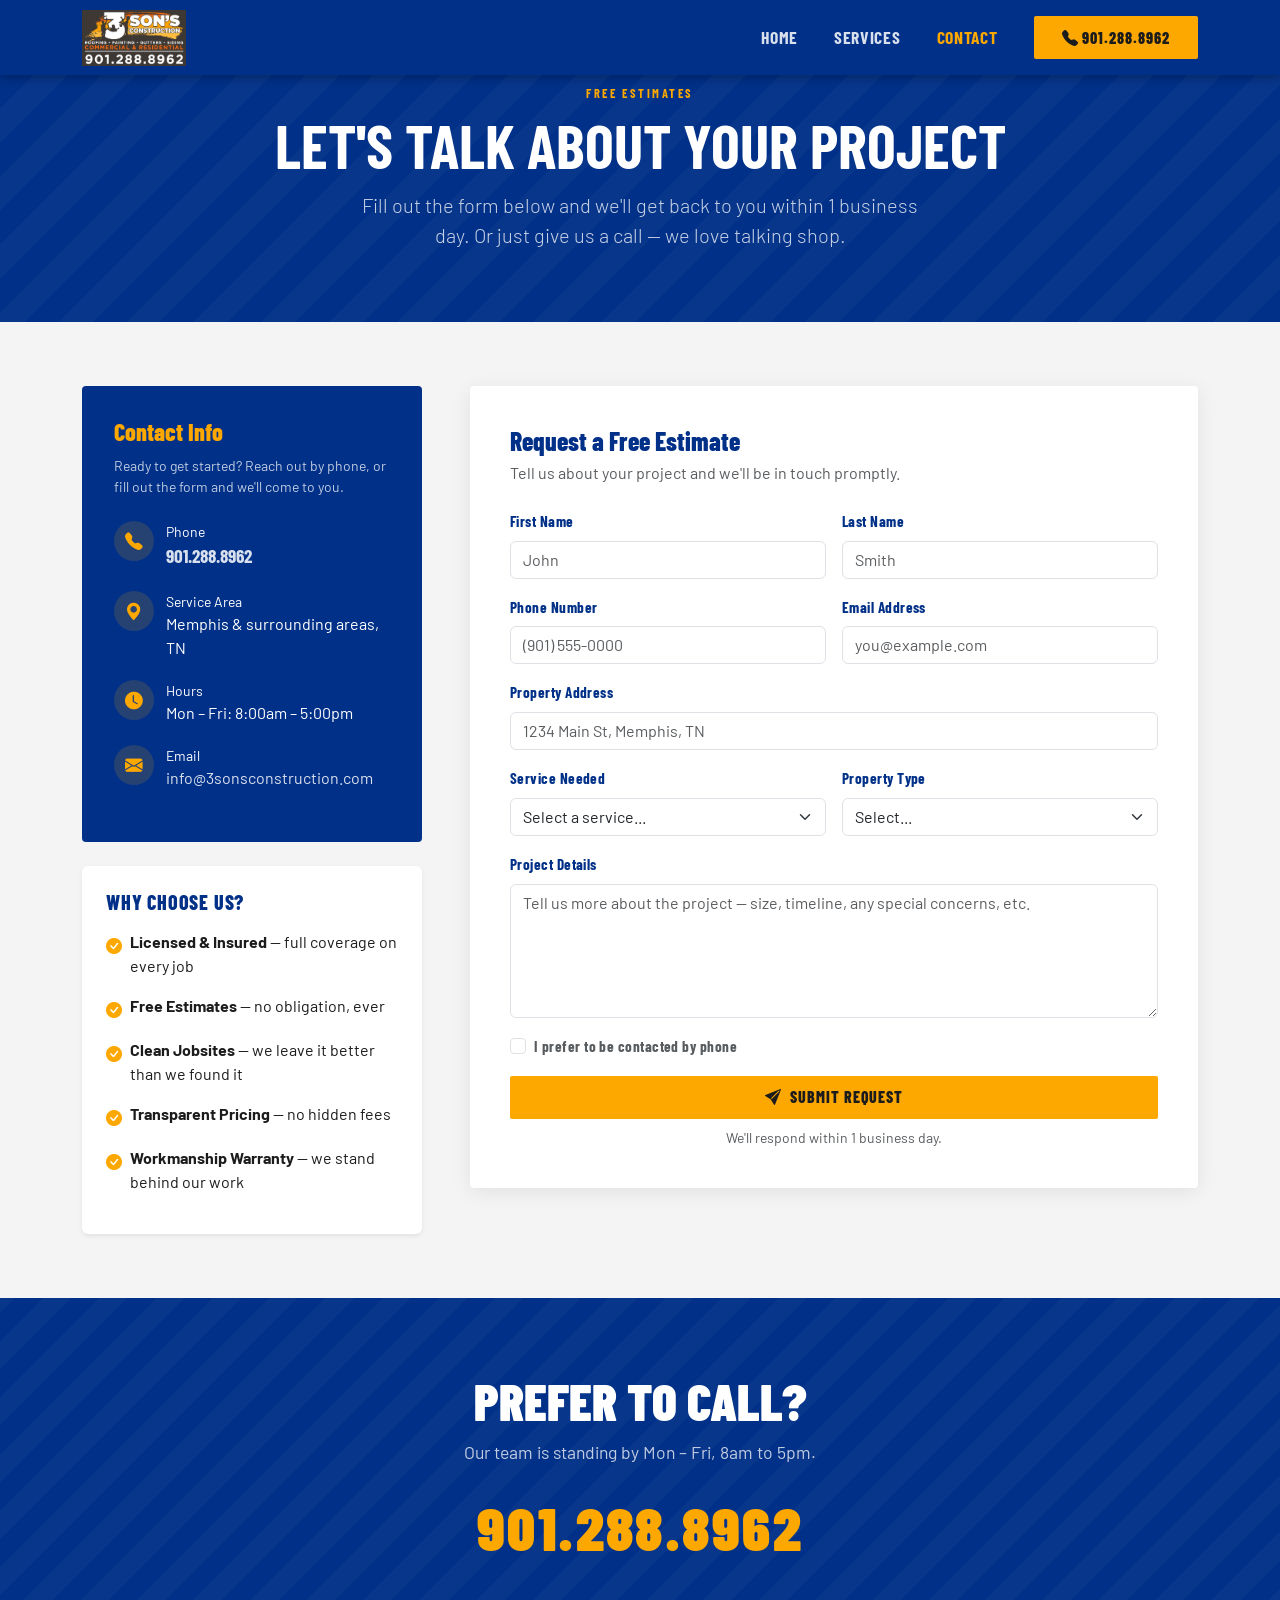
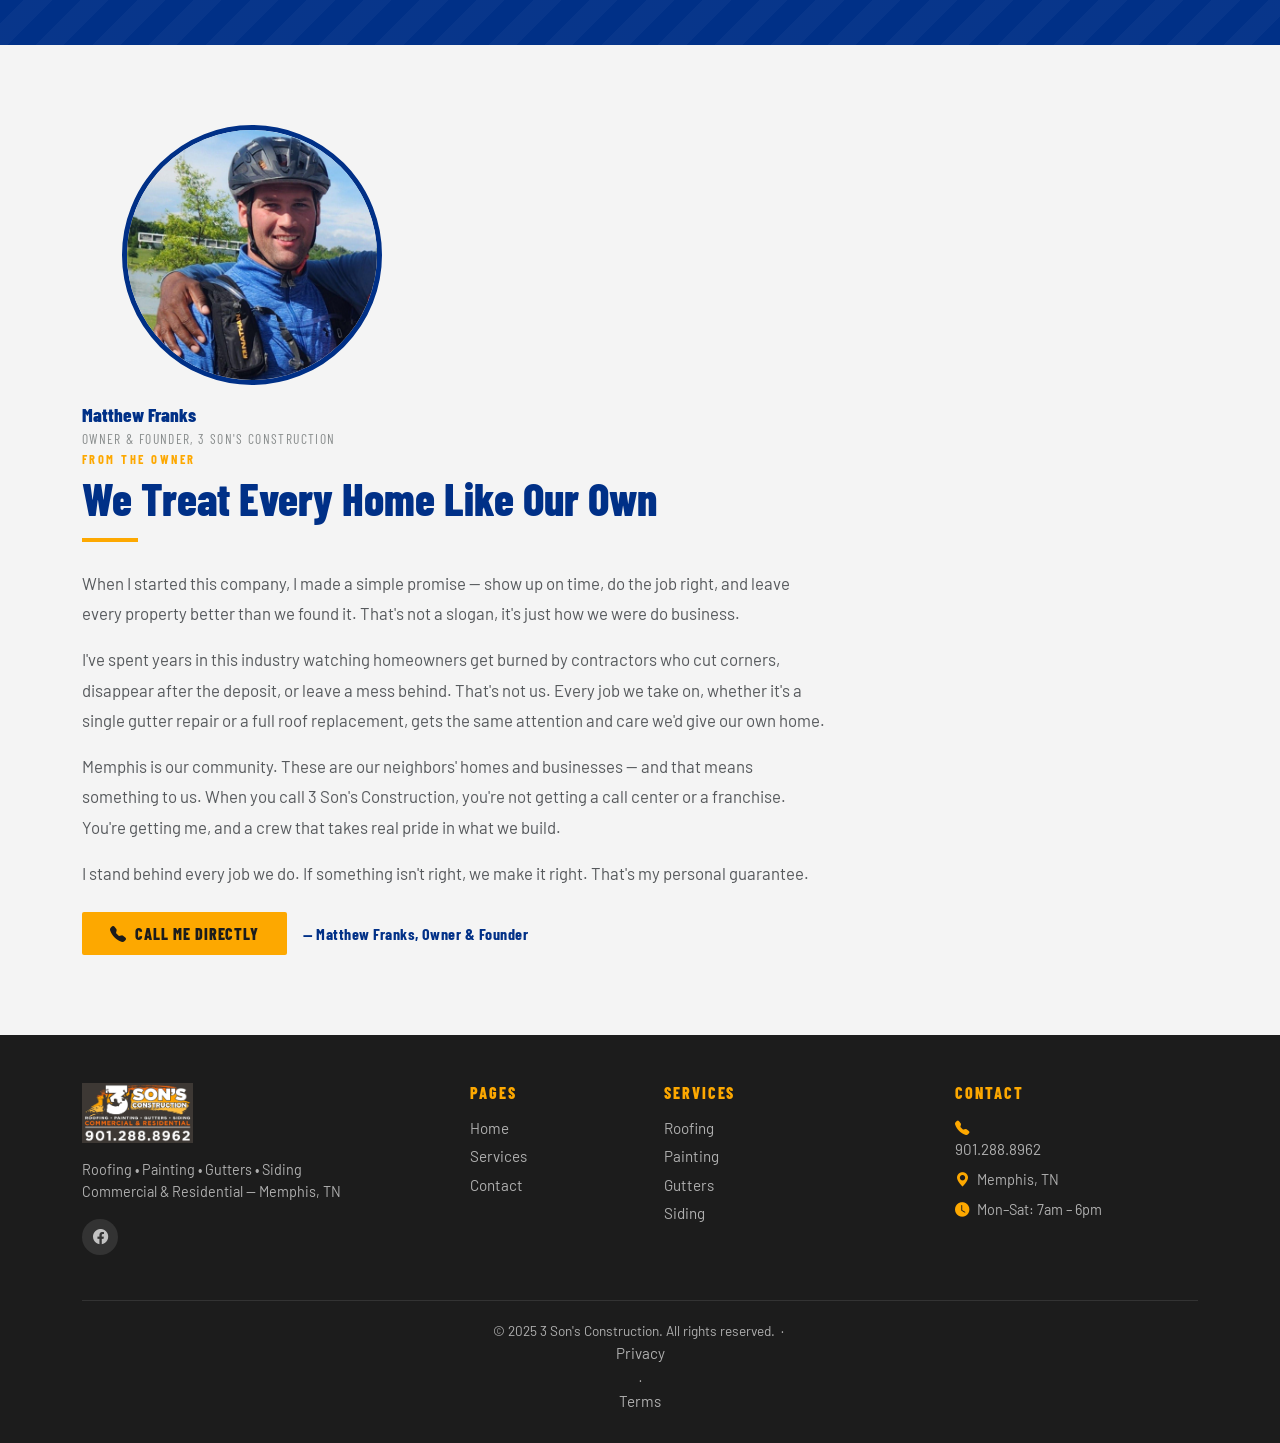
==== Contact.html @ e2a52780 "updated & tested contact form cnnt to g.sheets" ====
<!doctype html>
<html lang="en">
<head>
  <meta charset="utf-8" />
  <meta name="viewport" content="width=device-width, initial-scale=1" />
  <meta name="description" content="Contact 3 Son's Construction — Get a free estimate for roofing, painting, gutters & siding in Memphis, TN. Call 901.288.8962." />
  <title>Contact Us | 3 Son's Construction</title>
  <link href="docs/assets/dist/css/bootstrap.min.css" rel="stylesheet" />
  <link href="docs/assets/3sons-theme.css" rel="stylesheet" />
  <link rel="stylesheet" href="https://cdn.jsdelivr.net/npm/bootstrap-icons@1.11.3/font/bootstrap-icons.min.css" />
</head>
<body>

<nav class="navbar navbar-expand-md navbar-3sons fixed-top">
  <div class="container-xl">
    <a class="navbar-brand" href="index.html">
      <img src="docs/assets/images/logo_3Sons.jpg" alt="3 Son's Construction" />
    </a>
    <button class="navbar-toggler" type="button" data-bs-toggle="collapse" data-bs-target="#mainNav" aria-controls="mainNav" aria-expanded="false" aria-label="Toggle navigation">
      <span class="navbar-toggler-icon"></span>
    </button>
    <div class="collapse navbar-collapse" id="mainNav">
      <ul class="navbar-nav ms-auto mb-2 mb-md-0 align-items-md-center gap-md-1">
        <li class="nav-item"><a class="nav-link" href="index.html">Home</a></li>
        <li class="nav-item"><a class="nav-link" href="Services.html">Services</a></li>
        <li class="nav-item"><a class="nav-link active" href="Contact.html">Contact</a></li>
        <li class="nav-item ms-md-3"><a class="btn btn-brand" href="tel:9012888962"><i class="bi bi-telephone-fill me-1"></i>901.288.8962</a></li>
      </ul>
    </div>
  </div>
</nav>
<div class="nav-accent-bar"></div>

<!-- CONTACT HERO -->
<header class="contact-hero page-top-spacer">
  <div class="container position-relative text-center text-white">
    <span class="section-eyebrow" style="color:var(--brand-orange);">Free Estimates</span>
    <h1>Let's Talk About Your Project</h1>
    <p class="lead mx-auto" style="max-width:580px;">Fill out the form below and we'll get back to you within 1 business day. Or just give us a call — we love talking shop.</p>
  </div>
</header>

<main style="padding:4rem 0; background:var(--brand-light);">
  <div class="container">
    <div class="row g-5 align-items-start">

      <!-- CONTACT INFO SIDEBAR -->
      <div class="col-lg-4">
        <div class="contact-info-card mb-4">
          <h3>Contact Info</h3>
          <p class="text-white opacity-75 small mb-4">Ready to get started? Reach out by phone, or fill out the form and we'll come to you.</p>

          <div class="contact-info-item">
            <div class="ci-icon"><i class="bi bi-telephone-fill"></i></div>
            <div>
              <div class="text-white opacity-60 small">Phone</div>
              <a href="tel:9012888962" style="font-size:1.2rem;font-weight:700;font-family:var(--font-display);">901.288.8962</a>
            </div>
          </div>

          <div class="contact-info-item">
            <div class="ci-icon"><i class="bi bi-geo-alt-fill"></i></div>
            <div>
              <div class="text-white opacity-60 small">Service Area</div>
              <span class="text-white">Memphis &amp; surrounding areas, TN</span>
            </div>
          </div>

          <div class="contact-info-item">
            <div class="ci-icon"><i class="bi bi-clock-fill"></i></div>
            <div>
              <div class="text-white opacity-60 small">Hours</div>
              <span class="text-white">Mon – Fri: 8:00am – 5:00pm</span>
            </div>
          </div>

          <div class="contact-info-item">
            <div class="ci-icon"><i class="bi bi-envelope-fill"></i></div>
            <div>
              <div class="text-white opacity-60 small">Email</div>
              <a href="mailto:info@3sonsconstruction.com">info@3sonsconstruction.com</a>
            </div>
          </div>
        </div>

        <!-- WHY CHOOSE US -->
        <div class="bg-white rounded p-4 shadow-sm">
          <h5 style="font-family:var(--font-display);font-weight:800;color:var(--brand-blue);text-transform:uppercase;letter-spacing:.04em;">Why Choose Us?</h5>
          <ul class="list-unstyled mt-3">
            <li class="mb-3 d-flex gap-2"><i class="bi bi-check-circle-fill text-brand-orange mt-1"></i><span><strong>Licensed &amp; Insured</strong> — full coverage on every job</span></li>
            <li class="mb-3 d-flex gap-2"><i class="bi bi-check-circle-fill text-brand-orange mt-1"></i><span><strong>Free Estimates</strong> — no obligation, ever</span></li>
            <li class="mb-3 d-flex gap-2"><i class="bi bi-check-circle-fill text-brand-orange mt-1"></i><span><strong>Clean Jobsites</strong> — we leave it better than we found it</span></li>
            <li class="mb-3 d-flex gap-2"><i class="bi bi-check-circle-fill text-brand-orange mt-1"></i><span><strong>Transparent Pricing</strong> — no hidden fees</span></li>
            <li class="d-flex gap-2"><i class="bi bi-check-circle-fill text-brand-orange mt-1"></i><span><strong>Workmanship Warranty</strong> — we stand behind our work</span></li>
          </ul>
        </div>
      </div>

      <!-- CONTACT FORM -->
      <div class="col-lg-8">
        <div class="contact-form-card">
          <h4 class="mb-1" style="font-family:var(--font-display);font-weight:800;font-size:1.6rem;color:var(--brand-blue);">Request a Free Estimate</h4>
          <p class="text-muted mb-4">Tell us about your project and we'll be in touch promptly.</p>

          <form class="needs-validation" novalidate>

            <div class="row g-3">
              <div class="col-sm-6">
                <label for="firstName" class="form-label">First Name</label>
                <input type="text" class="form-control" id="firstName" placeholder="John" required />
                <div class="invalid-feedback">First name is required.</div>
              </div>
              <div class="col-sm-6">
                <label for="lastName" class="form-label">Last Name</label>
                <input type="text" class="form-control" id="lastName" placeholder="Smith" required />
                <div class="invalid-feedback">Last name is required.</div>
              </div>

              <div class="col-sm-6">
                <label for="phone" class="form-label">Phone Number</label>
                <input type="tel" class="form-control" id="phone" placeholder="(901) 555-0000" required />
                <div class="invalid-feedback">A valid phone number is required.</div>
              </div>
              <div class="col-sm-6">
                <label for="email" class="form-label">Email Address</label>
                <input type="email" class="form-control" id="email" placeholder="you@example.com" />
                <div class="invalid-feedback">Please enter a valid email address.</div>
              </div>

              <div class="col-12">
                <label for="address" class="form-label">Property Address</label>
                <input type="text" class="form-control" id="address" placeholder="1234 Main St, Memphis, TN" required />
                <div class="invalid-feedback">Property address is required.</div>
              </div>

              <div class="col-sm-6">
                <label for="serviceType" class="form-label">Service Needed</label>
                <select class="form-select" id="serviceType" required>
                    <option value="">Select a service...</option>
                    
                    <optgroup label="Exterior">
                      <option>Roofing &amp; Gutters</option>
                      <option>Siding</option>
                      <option>Painting — Exterior</option>
                      <option>Stucco</option>
                      <option>Concrete</option>
                    </optgroup>
                    
                    <optgroup label="Interior">
                      <option>Interior Remodel (Kitchen / Bath)</option>
                      <option>Flooring</option>
                      <option>Custom Cabinets, Closets &amp; Bookshelves</option>
                      <option>Painting — Interior</option>
                    </optgroup>
                    
                    <optgroup label="Restoration">
                      <option>Water Restoration</option>
                      <option>Crawl Space Repair &amp; Encapsulation</option>
                    </optgroup>
                    
                    <optgroup label="Upgrades &amp; Additions">
                      <option>Generac Generator</option>
                      <option>Pool Installation</option>
                    </optgroup>
                    
                    <optgroup label="Other">
                      <option>Multiple Services</option>
                      <option>Other / Not Sure</option>
                    </optgroup>
                </select>
                <div class="invalid-feedback">Please select a service type.</div>
              </div>
              <div class="col-sm-6">
                <label for="propertyType" class="form-label">Property Type</label>
                <select class="form-select" id="propertyType">
                  <option value="">Select...</option>
                  <option>Residential — Single Family</option>
                  <option>Residential — Multi-Family</option>
                  <option>Commercial — Small</option>
                  <option>Commercial — Large</option>
                  <option>HOA / Community</option>
                </select>
              </div>

              <div class="col-12">
                <label for="message" class="form-label">Project Details</label>
                <textarea class="form-control" id="message" rows="5" placeholder="Tell us more about the project — size, timeline, any special concerns, etc."></textarea>
              </div>

              <div class="col-12">
                <div class="form-check">
                  <input class="form-check-input" type="checkbox" id="preferCall" />
                  <label class="form-check-label text-muted" for="preferCall">I prefer to be contacted by phone</label>
                </div>
              </div>

              <div class="col-12">
                <button class="btn btn-brand btn-lg w-100" type="submit">
                  <i class="bi bi-send-fill me-2"></i>Submit Request
                </button>
                <p class="text-muted small text-center mt-2 mb-0">We'll respond within 1 business day.</p>
              </div>
            </div>
          </form>
        </div>
      </div>
    </div>
  </div>
</main>

<!-- CTA BAND -->
<section class="cta-band text-center">
  <div class="container position-relative">
    <h2 class="mb-2">Prefer to Call?</h2>
    <p class="text-white opacity-75 mb-3" style="font-size:1.1rem;">Our team is standing by Mon – Fri, 8am to 5pm.</p>
    <a href="tel:9012888962" class="phone-number d-block">901.288.8962</a>
  </div>
</section>

<!-- OWNER MESSAGE -->
<section style="padding:5rem 0; background:var(--brand-light);">
  <div class="container">
    <div class="row align-items-center g-5">

      <!-- Photo -->
      <div class="col-md-4 text-center">
        <div style="
          width:260px;
          height:260px;
          border-radius:50%;
          background:#dde3ec;
          display:flex;
          align-items:center;
          justify-content:center;
          margin:0 auto;
          border:5px solid var(--brand-blue);
          overflow:hidden;
        ">
          <!-- Replace this block with: <img src="docs/assets/images/owner.jpg" alt="Owner Name" style="width:100%;height:100%;object-fit:cover;" /> -->
          <img src="docs/assets/images/3sons_contact_message.jpg" alt="Owner Name" style="width:100%;height:100%;object-fit:cover;" />
          <!--
          <div class="text-center" style="color:var(--brand-grey);">
            <i class="bi bi-person-fill" style="font-size:5rem;opacity:.3;"></i>
            <div style="font-family:var(--font-display);font-weight:700;font-size:.75rem;letter-spacing:.1em;text-transform:uppercase;opacity:.5;margin-top:.25rem;">Owner Photo</div>
          -->
          </div>
        </div>
        <div class="mt-3">
          <strong style="font-family:var(--font-display);font-size:1.2rem;color:var(--brand-blue);font-weight:800;">Matthew Franks</strong>
          <div style="font-family:var(--font-display);font-size:.85rem;letter-spacing:.1em;text-transform:uppercase;color:var(--brand-grey);">Owner &amp; Founder, 3 Son's Construction</div>
        </div>
      </div>

      <!-- Message -->
      <div class="col-md-8">
        <span class="section-eyebrow">From the Owner</span>
        <h2 class="section-title">We Treat Every Home Like Our Own</h2>
        <div class="section-divider"></div>
        <p class="text-muted" style="font-size:1.05rem; line-height:1.8;">
          When I started this company, I made a simple promise — show up on time, do the job right, and leave every property better than we found it. That's not a slogan, it's just how we were do business.
        </p>
        <p class="text-muted" style="font-size:1.05rem; line-height:1.8;">
          I've spent years in this industry watching homeowners get burned by contractors who cut corners, disappear after the deposit, or leave a mess behind. That's not us. Every job we take on, whether it's a single gutter repair or a full roof replacement, gets the same attention and care we'd give our own home. 
        </p>
        <p class="text-muted" style="font-size:1.05rem; line-height:1.8;">
          Memphis is our community. These are our neighbors' homes and businesses — and that means something to us. When you call 3 Son's Construction, you're not getting a call center or a franchise. You're getting me, and a crew that takes real pride in what we build.
        </p>
        <p class="text-muted" style="font-size:1.05rem; line-height:1.8;">
          I stand behind every job we do. If something isn't right, we make it right. That's my personal guarantee.
        </p>
        <div class="mt-4 d-flex flex-wrap gap-3 align-items-center">
          <a href="tel:9012888962" class="btn btn-brand btn-lg">
            <i class="bi bi-telephone-fill me-2"></i>Call Me Directly
          </a>
          <div style="font-family:var(--font-display);font-weight:700;color:var(--brand-blue);font-size:1rem;letter-spacing:.03em;">
            — Matthew Franks, Owner &amp; Founder
          </div>
        </div>
      </div>

    </div>
  </div>
</section>

<!-- FOOTER -->
<footer class="site-footer">
  <div class="container">
    <div class="row g-5">
      <div class="col-md-4">
        <div class="footer-logo"><img src="docs/assets/images/logo_3Sons.jpg" alt="3 Son's Construction" /></div>
        <p style="font-size:.9rem;">Roofing &bull; Painting &bull; Gutters &bull; Siding<br>Commercial &amp; Residential &mdash; Memphis, TN</p>
        <div class="mt-3">
          <a href="https://www.facebook.com/profile.php?id=100064043766852" class="social-icon"><i class="bi bi-facebook"></i></a>
        </div>
      </div>
      <div class="col-6 col-md-2">
        <h5>Pages</h5>
        <a href="index.html">Home</a>
        <a href="Services.html">Services</a>
        <a href="Contact.html">Contact</a>
      </div>
      <div class="col-6 col-md-3">
        <h5>Services</h5>
        <a href="Services.html">Roofing</a>
        <a href="Services.html">Painting</a>
        <a href="Services.html">Gutters</a>
        <a href="Services.html">Siding</a>
      </div>
      <div class="col-md-3">
        <h5>Contact</h5>
        <p class="mb-2" style="font-size:.9rem;"><i class="bi bi-telephone-fill text-brand-orange me-2"></i><a href="tel:9012888962">901.288.8962</a></p>
        <p class="mb-2" style="font-size:.9rem;"><i class="bi bi-geo-alt-fill text-brand-orange me-2"></i>Memphis, TN</p>
        <p class="mb-0" style="font-size:.9rem;"><i class="bi bi-clock-fill text-brand-orange me-2"></i>Mon&ndash;Sat: 7am &ndash; 6pm</p>
      </div>
    </div>
    <div class="footer-bottom">
      <p class="mb-0">&copy; 2025 3 Son's Construction. All rights reserved. &nbsp;&middot;&nbsp; <a href="#">Privacy</a> &nbsp;&middot;&nbsp; <a href="#">Terms</a></p>
    </div>
  </div>
</footer>

<script src="docs/assets/dist/js/bootstrap.bundle.min.js"></script>
<script>
const SCRIPT_URL = 'https://script.google.com/macros/s/AKfycby1d_0wROMGFtq-wMpYE646z7X6bLX9wfo9pprH27T1XtWZoh6qCHECHnB9KVFWrXMlOA/exec';

const form = document.querySelector('.needs-validation');

form.addEventListener('submit', function (e) {
  e.preventDefault();

  if (!form.checkValidity()) {
    form.classList.add('was-validated');
    return;
  }

  const submitBtn = form.querySelector('[type="submit"]');
  submitBtn.disabled = true;
  submitBtn.innerHTML = '<i class="bi bi-hourglass-split me-2"></i>Sending...';

  const payload = {
    firstName:    document.getElementById('firstName').value,
    lastName:     document.getElementById('lastName').value,
    phone:        document.getElementById('phone').value,
    email:        document.getElementById('email').value,
    address:      document.getElementById('address').value,
    serviceType:  document.getElementById('serviceType').value,
    propertyType: document.getElementById('propertyType').value,
    message:      document.getElementById('message').value,
    prefersCall:  document.getElementById('preferCall').checked ? 'Yes' : 'No'
  };

  fetch(SCRIPT_URL, {
    method: 'POST',
    mode: 'no-cors',
    headers: { 'Content-Type': 'application/json' },
    body: JSON.stringify(payload)
  })
  .then(() => {
    // Success state
    form.innerHTML = `
      <div class="text-center py-5">
        <i class="bi bi-check-circle-fill text-brand-orange" style="font-size:3.5rem;"></i>
        <h3 class="mt-3" style="font-family:var(--font-display);color:var(--brand-blue);">Request Received!</h3>
        <p class="text-muted">Thanks for reaching out. We'll be in touch within 1 business day.</p>
        <a href="tel:9012888962" class="btn btn-brand mt-2">
          <i class="bi bi-telephone-fill me-2"></i>Or call us now: 901.288.8962
        </a>
      </div>`;
  })
  .catch(() => {
    submitBtn.disabled = false;
    submitBtn.innerHTML = '<i class="bi bi-send-fill me-2"></i>Submit Request';
    alert('Something went wrong. Please call us directly at 901.288.8962.');
  });
});
</script>
</body>
</html>
---- docs/assets/3sons-theme.css ----
/* ============================================================
   3 Son's Construction — Brand Theme
   Colors: Blue #003087 | Grey #898D8D | Orange #fda800
   ============================================================ */

@import url('https://fonts.googleapis.com/css2?family=Barlow+Condensed:wght@400;600;700;800;900&family=Barlow:wght@400;500;600&display=swap');

:root {
  --brand-blue:   #003087;
  --brand-blue-dk:#00205c;
  --brand-grey:   #898D8D;
  --brand-orange: #fda800;
  --brand-orange-dk: #e09500;
  --brand-dark:   #1c1c1c;
  --brand-light:  #f4f4f4;
  --font-display: 'Barlow Condensed', sans-serif;
  --font-body:    'Barlow', sans-serif;

  /* Override Bootstrap primary */
  --bs-primary:          #003087;
  --bs-primary-rgb:      0, 48, 135;
  --bs-link-color:       #003087;
  --bs-link-hover-color: #00205c;
}

/* ── Base ─────────────────────────────────────────── */
body {
  font-family: var(--font-body);
  color: var(--brand-dark);
}

h1, h2, h3, h4, h5, h6 {
  font-family: var(--font-display);
  font-weight: 700;
}

/* ── Navbar ───────────────────────────────────────── */
.navbar-3sons {
  background-color: var(--brand-blue) !important;
  padding-top: .6rem;
  padding-bottom: .6rem;
  box-shadow: 0 2px 10px rgba(0,0,0,.3);
}

.navbar-3sons .navbar-brand {
  padding: 0;
}

.navbar-3sons .navbar-brand img {
  height: 56px;
  width: auto;
}

.navbar-3sons .nav-link {
  font-family: var(--font-display);
  font-weight: 700;
  font-size: 1.1rem;
  letter-spacing: .04em;
  color: rgba(255,255,255,.85) !important;
  text-transform: uppercase;
  padding: .4rem 1rem !important;
  transition: color .2s;
}

.navbar-3sons .nav-link:hover,
.navbar-3sons .nav-link.active {
  color: var(--brand-orange) !important;
}

.navbar-3sons .navbar-toggler {
  border-color: rgba(255,255,255,.4);
}

.navbar-3sons .navbar-toggler-icon {
  filter: brightness(10);
}

/* ── Orange accent bar under nav ─────────────────── */
.nav-accent-bar {
  height: 4px;
  background: var(--brand-orange);
}

/* ── Buttons ──────────────────────────────────────── */
.btn-brand {
  background-color: var(--brand-orange);
  color: var(--brand-dark) !important;
  font-family: var(--font-display);
  font-weight: 800;
  font-size: 1rem;
  letter-spacing: .06em;
  text-transform: uppercase;
  border: none;
  border-radius: 2px;
  padding: .6rem 1.75rem;
  transition: background .2s, transform .15s, box-shadow .15s;
}
.btn-brand:hover {
  background-color: var(--brand-orange-dk);
  transform: translateY(-2px);
  box-shadow: 0 4px 14px rgba(253,168,0,.4);
}

.btn-brand-outline {
  background: transparent;
  color: #fff !important;
  font-family: var(--font-display);
  font-weight: 800;
  font-size: 1rem;
  letter-spacing: .06em;
  text-transform: uppercase;
  border: 2px solid #fff;
  border-radius: 2px;
  padding: .55rem 1.75rem;
  transition: background .2s, color .2s;
}
.btn-brand-outline:hover {
  background: #fff;
  color: var(--brand-blue) !important;
}

.btn-brand-blue {
  background-color: var(--brand-blue);
  color: #fff !important;
  font-family: var(--font-display);
  font-weight: 800;
  font-size: 1rem;
  letter-spacing: .06em;
  text-transform: uppercase;
  border: none;
  border-radius: 2px;
  padding: .6rem 1.75rem;
  transition: background .2s, transform .15s;
}
.btn-brand-blue:hover {
  background-color: var(--brand-blue-dk);
  transform: translateY(-2px);
}

/* Bootstrap overrides for primary */
.btn-primary {
  --bs-btn-bg: var(--brand-blue);
  --bs-btn-border-color: var(--brand-blue);
  --bs-btn-hover-bg: var(--brand-blue-dk);
  --bs-btn-hover-border-color: var(--brand-blue-dk);
  --bs-btn-active-bg: var(--brand-blue-dk);
  font-family: var(--font-display);
  font-weight: 700;
  letter-spacing: .04em;
}
.btn-outline-primary {
  --bs-btn-color: var(--brand-blue);
  --bs-btn-border-color: var(--brand-blue);
  --bs-btn-hover-bg: var(--brand-blue);
  --bs-btn-hover-border-color: var(--brand-blue);
  font-family: var(--font-display);
  font-weight: 700;
}

/* ── Hero Carousel ────────────────────────────────── */
.hero-carousel {
  margin-top: 0;
}

.hero-slide {
  position: relative;
  height: 520px;
  display: flex;
  align-items: center;
  overflow: hidden;
}

.hero-slide-1 { background: linear-gradient(135deg, var(--brand-blue-dk) 0%, var(--brand-blue) 60%, #1a3a80 100%); }
.hero-slide-2 { background: linear-gradient(135deg, #1c1c1c 0%, #333 60%, #1c1c1c 100%); }
.hero-slide-3 { background: linear-gradient(135deg, var(--brand-blue) 0%, var(--brand-blue-dk) 50%, #001540 100%); }

/* Diagonal texture overlay */
.hero-slide::before {
  content: '';
  position: absolute;
  inset: 0;
  background-image: repeating-linear-gradient(
    -45deg,
    transparent,
    transparent 20px,
    rgba(255,255,255,.025) 20px,
    rgba(255,255,255,.025) 40px
  );
  pointer-events: none;
}

/* Orange left accent stripe */
.hero-slide::after {
  content: '';
  position: absolute;
  left: 0;
  top: 0;
  bottom: 0;
  width: 6px;
  background: var(--brand-orange);
}

.hero-content {
  position: relative;
  z-index: 2;
  color: #fff;
}

.hero-eyebrow {
  font-family: var(--font-display);
  font-weight: 700;
  font-size: .8rem;
  letter-spacing: .22em;
  text-transform: uppercase;
  color: var(--brand-orange);
  display: block;
  margin-bottom: .6rem;
}

.hero-title {
  font-family: var(--font-display);
  font-weight: 900;
  font-size: clamp(2.4rem, 5.5vw, 4.2rem);
  line-height: 1;
  text-transform: uppercase;
  margin-bottom: 1rem;
}

.hero-title span { color: var(--brand-orange); }

.hero-body {
  font-size: 1.1rem;
  opacity: .85;
  max-width: 520px;
  margin-bottom: 1.5rem;
}

/* Carousel controls */
.carousel-control-prev,
.carousel-control-next {
  width: 48px;
}

.carousel-indicators [data-bs-target] {
  background-color: var(--brand-orange);
  height: 4px;
  border-radius: 0;
}

/* ── Section headings ─────────────────────────────── */
.section-eyebrow {
  font-family: var(--font-display);
  font-weight: 700;
  font-size: .78rem;
  letter-spacing: .2em;
  text-transform: uppercase;
  color: var(--brand-orange);
  display: block;
  margin-bottom: .4rem;
}

.section-title {
  font-family: var(--font-display);
  font-weight: 800;
  font-size: clamp(1.9rem, 3.5vw, 2.8rem);
  color: var(--brand-blue);
  line-height: 1.05;
  margin-bottom: 1rem;
}

.section-divider {
  display: inline-block;
  width: 56px;
  height: 4px;
  background: var(--brand-orange);
  margin-bottom: 1.25rem;
}

/* ── Services icons section ───────────────────────── */
.service-icon-block {
  text-align: center;
  padding: 2.5rem 1.5rem;
  border-radius: 4px;
  transition: box-shadow .25s, transform .25s;
}
.service-icon-block:hover {
  box-shadow: 0 8px 32px rgba(0,0,0,.10);
  transform: translateY(-4px);
}

.service-icon {
  width: 80px;
  height: 80px;
  border-radius: 50%;
  background: var(--brand-blue);
  color: var(--brand-orange);
  display: flex;
  align-items: center;
  justify-content: center;
  font-size: 2rem;
  margin: 0 auto 1.25rem;
  transition: background .2s;
}
.service-icon-block:hover .service-icon {
  background: var(--brand-orange);
  color: var(--brand-dark);
}

.service-icon-block h3 {
  font-family: var(--font-display);
  font-weight: 800;
  font-size: 1.35rem;
  color: var(--brand-blue);
  text-transform: uppercase;
  margin-bottom: .5rem;
}

/* ── Featurette / alternating sections ───────────── */
.featurette-section {
  padding: 5rem 0;
}
.featurette-section:nth-child(even) {
  background: var(--brand-light);
}

.featurette-img-placeholder {
  background: #dde3ec;
  border-radius: 4px;
  height: 380px;
  display: flex;
  align-items: center;
  justify-content: center;
  color: var(--brand-grey);
  font-family: var(--font-display);
  font-weight: 700;
  font-size: 1rem;
  letter-spacing: .1em;
  text-transform: uppercase;
  position: relative;
  overflow: hidden;
}
.featurette-img-placeholder::after {
  content: '';
  position: absolute;
  inset: 0;
  background: linear-gradient(135deg, rgba(0,48,135,.08) 0%, transparent 60%);
}

/* ── CTA band ─────────────────────────────────────── */
.cta-band {
  background: var(--brand-blue);
  padding: 4.5rem 0;
  position: relative;
  overflow: hidden;
}
.cta-band::before {
  content: '';
  position: absolute;
  inset: 0;
  background-image: repeating-linear-gradient(
    -45deg,
    transparent,
    transparent 20px,
    rgba(255,255,255,.03) 20px,
    rgba(255,255,255,.03) 40px
  );
}
.cta-band h2 {
  font-family: var(--font-display);
  font-weight: 900;
  font-size: clamp(2rem, 4vw, 3.2rem);
  text-transform: uppercase;
  color: #fff;
}
.cta-band .phone-number {
  font-family: var(--font-display);
  font-weight: 900;
  font-size: clamp(2rem, 5vw, 3.8rem);
  color: var(--brand-orange);
  letter-spacing: .04em;
  text-decoration: none;
}
.cta-band .phone-number:hover { text-decoration: underline; color: var(--brand-orange); }

/* ── Stats bar ────────────────────────────────────── */
.stats-bar {
  background: var(--brand-dark);
  padding: 2.5rem 0;
}
.stat-item {
  text-align: center;
  color: #fff;
}
.stat-number {
  font-family: var(--font-display);
  font-weight: 900;
  font-size: 3rem;
  color: var(--brand-orange);
  line-height: 1;
  display: block;
}
.stat-label {
  font-family: var(--font-display);
  font-weight: 600;
  font-size: .9rem;
  letter-spacing: .12em;
  text-transform: uppercase;
  color: var(--brand-grey);
}

/* ── Services page album cards ────────────────────── */
.services-hero {
  background: var(--brand-blue);
  padding: 5rem 0 3.5rem;
  position: relative;
  overflow: hidden;
}
.services-hero::before {
  content: '';
  position: absolute;
  inset: 0;
  background-image: repeating-linear-gradient(
    -45deg,
    transparent,
    transparent 24px,
    rgba(255,255,255,.03) 24px,
    rgba(255,255,255,.03) 48px
  );
}
.services-hero h1 {
  color: #fff;
  font-size: clamp(2.4rem, 5vw, 3.8rem);
  text-transform: uppercase;
}
.services-hero p { color: rgba(255,255,255,.78); }

.project-card {
  border: none;
  border-radius: 4px;
  overflow: hidden;
  box-shadow: 0 2px 12px rgba(0,0,0,.08);
  transition: box-shadow .25s, transform .25s;
}
.project-card:hover {
  box-shadow: 0 8px 28px rgba(0,0,0,.14);
  transform: translateY(-4px);
}
/*
.project-card .card-img-placeholder {
  height: 200px;
  background: #d0d8e8;
  display: flex;
  align-items: center;
  justify-content: center;
  color: var(--brand-grey);
  font-family: var(--font-display);
  font-size: .9rem;
  letter-spacing: .08em;
  text-transform: uppercase;
}
*/
/* ── Service card images ──────────────────────────── */
.card-img-placeholder {
  height: 200px;
  overflow: hidden;
  background: #dde3ec;
  display: flex;
  align-items: center;
  justify-content: center;
}

.card-img-placeholder img {
  width: 100%;
  height: 100%;
  object-fit: cover;
  object-position: center;
  transition: transform .4s ease;
  display: block;
}

.project-card:hover .card-img-placeholder img {
  transform: scale(1.05);
}
.project-card .card-badge {
  display: inline-block;
  background: var(--brand-orange);
  color: var(--brand-dark);
  font-family: var(--font-display);
  font-weight: 700;
  font-size: .7rem;
  letter-spacing: .12em;
  text-transform: uppercase;
  padding: 2px 10px;
  border-radius: 2px;
  margin-bottom: .5rem;
}
.project-card .card-title {
  font-family: var(--font-display);
  font-weight: 800;
  font-size: 1.15rem;
  color: var(--brand-blue);
}

/* ── Prices page ──────────────────────────────────── */
.pricing-hero {
  background: var(--brand-blue);
  padding: 5rem 0 3.5rem;
  position: relative;
  overflow: hidden;
}
.pricing-hero::before {
  content: '';
  position: absolute;
  inset: 0;
  background-image: repeating-linear-gradient(-45deg, transparent, transparent 24px, rgba(255,255,255,.03) 24px, rgba(255,255,255,.03) 48px);
}
.pricing-hero h1 { color: #fff; text-transform: uppercase; font-size: clamp(2.4rem,5vw,3.8rem); }
.pricing-hero p { color: rgba(255,255,255,.78); }

.price-card {
  border: 2px solid #e2e8f0;
  border-radius: 4px;
  transition: border-color .2s, transform .2s, box-shadow .2s;
}
.price-card:hover {
  border-color: var(--brand-orange);
  transform: translateY(-4px);
  box-shadow: 0 8px 28px rgba(0,0,0,.10);
}
.price-card .card-header {
  background: var(--brand-blue);
  color: #fff;
  font-family: var(--font-display);
  font-weight: 800;
  font-size: 1.2rem;
  text-transform: uppercase;
  letter-spacing: .08em;
  border-radius: 0 !important;
  border: none;
}
.price-card.featured { border-color: var(--brand-orange); }
.price-card.featured .card-header { background: var(--brand-orange); color: var(--brand-dark); }

.price-amount {
  font-family: var(--font-display);
  font-weight: 900;
  font-size: 2.8rem;
  color: var(--brand-blue);
}

.price-card .list-check li {
  padding: .3rem 0;
  color: #444;
}
.price-card .list-check li::before {
  content: '✓';
  color: var(--brand-orange);
  font-weight: 700;
  margin-right: .5rem;
}

/* ── Contact page ─────────────────────────────────── */
.contact-hero {
  background: var(--brand-blue);
  padding: 5rem 0 3.5rem;
  position: relative;
  overflow: hidden;
}
.contact-hero::before {
  content: '';
  position: absolute;
  inset: 0;
  background-image: repeating-linear-gradient(-45deg, transparent, transparent 24px, rgba(255,255,255,.03) 24px, rgba(255,255,255,.03) 48px);
}
.contact-hero h1 { color: #fff; text-transform: uppercase; font-size: clamp(2.4rem,5vw,3.8rem); }
.contact-hero p { color: rgba(255,255,255,.78); }

.contact-info-card {
  background: var(--brand-blue);
  border-radius: 4px;
  color: #fff;
  padding: 2rem;
}
.contact-info-card h3 {
  font-family: var(--font-display);
  font-weight: 800;
  font-size: 1.5rem;
  color: var(--brand-orange);
}
.contact-info-item {
  display: flex;
  align-items: flex-start;
  gap: .75rem;
  margin-bottom: 1.25rem;
}
.contact-info-item .ci-icon {
  width: 40px;
  height: 40px;
  border-radius: 50%;
  background: rgba(253,168,0,.15);
  color: var(--brand-orange);
  display: flex;
  align-items: center;
  justify-content: center;
  font-size: 1.1rem;
  flex-shrink: 0;
}
.contact-info-item a { color: rgba(255,255,255,.85); text-decoration: none; }
.contact-info-item a:hover { color: var(--brand-orange); }

.contact-form-card {
  background: #fff;
  border-radius: 4px;
  padding: 2.5rem;
  box-shadow: 0 4px 20px rgba(0,0,0,.08);
}
.contact-form-card label {
  font-family: var(--font-display);
  font-weight: 700;
  font-size: .95rem;
  letter-spacing: .03em;
  color: var(--brand-blue);
}
.contact-form-card .form-control:focus,
.contact-form-card .form-select:focus {
  border-color: var(--brand-blue);
  box-shadow: 0 0 0 .2rem rgba(0,48,135,.18);
}

/* ── Footer ───────────────────────────────────────── */
.site-footer {
  background: var(--brand-dark);
  padding: 3rem 0 1.5rem;
  color: rgba(255,255,255,.65);
}
.site-footer .footer-logo img {
  height: 60px;
  width: auto;
  margin-bottom: 1rem;
}
.site-footer h5 {
  font-family: var(--font-display);
  font-weight: 800;
  font-size: 1rem;
  letter-spacing: .12em;
  text-transform: uppercase;
  color: var(--brand-orange);
  margin-bottom: .9rem;
}
.site-footer a {
  color: rgba(255,255,255,.65);
  text-decoration: none;
  display: block;
  margin-bottom: .35rem;
  transition: color .2s;
  font-size: .95rem;
}
.site-footer a:hover { color: var(--brand-orange); }
.site-footer .footer-bottom {
  margin-top: 2.5rem;
  padding-top: 1.25rem;
  border-top: 1px solid rgba(255,255,255,.1);
  font-size: .85rem;
  text-align: center;
}
.site-footer .social-icon {
  display: inline-flex;
  width: 36px;
  height: 36px;
  border-radius: 50%;
  background: rgba(255,255,255,.1);
  color: rgba(255,255,255,.7);
  align-items: center;
  justify-content: center;
  margin-right: .4rem;
  text-decoration: none;
  transition: background .2s, color .2s;
}
.site-footer .social-icon:hover {
  background: var(--brand-orange);
  color: var(--brand-dark);
}

/* ── Utilities ────────────────────────────────────── */
.text-brand-orange { color: var(--brand-orange) !important; }
.text-brand-blue   { color: var(--brand-blue)   !important; }
.bg-brand-blue     { background-color: var(--brand-blue) !important; }
.bg-brand-orange   { background-color: var(--brand-orange) !important; }
.page-top-spacer   { padding-top: 80px; } /* clears fixed navbar */

/* ── Featurette real photos ───────────────────────── */
.featurette-img {
  width: 100%;
  height: 380px;
  object-fit: cover;
  object-position: center;
  border-radius: 4px;
  display: block;
}

/* ── Service filter buttons ───────────────────────── */
.svc-btn {
  font-family: var(--font-display);
  font-weight: 700;
  font-size: 1rem;
  letter-spacing: .04em;
  padding: .45rem 1.25rem;
  border-radius: 2px;
  border: 2px solid var(--brand-blue);
  background: transparent;
  color: var(--brand-blue);
  cursor: pointer;
  white-space: nowrap;
  transition: background .2s, color .2s;
}
.svc-btn:hover {
  background: var(--brand-blue);
  color: #fff;
}
.svc-btn--active {
  background: var(--brand-blue);
  color: #fff !important;
}
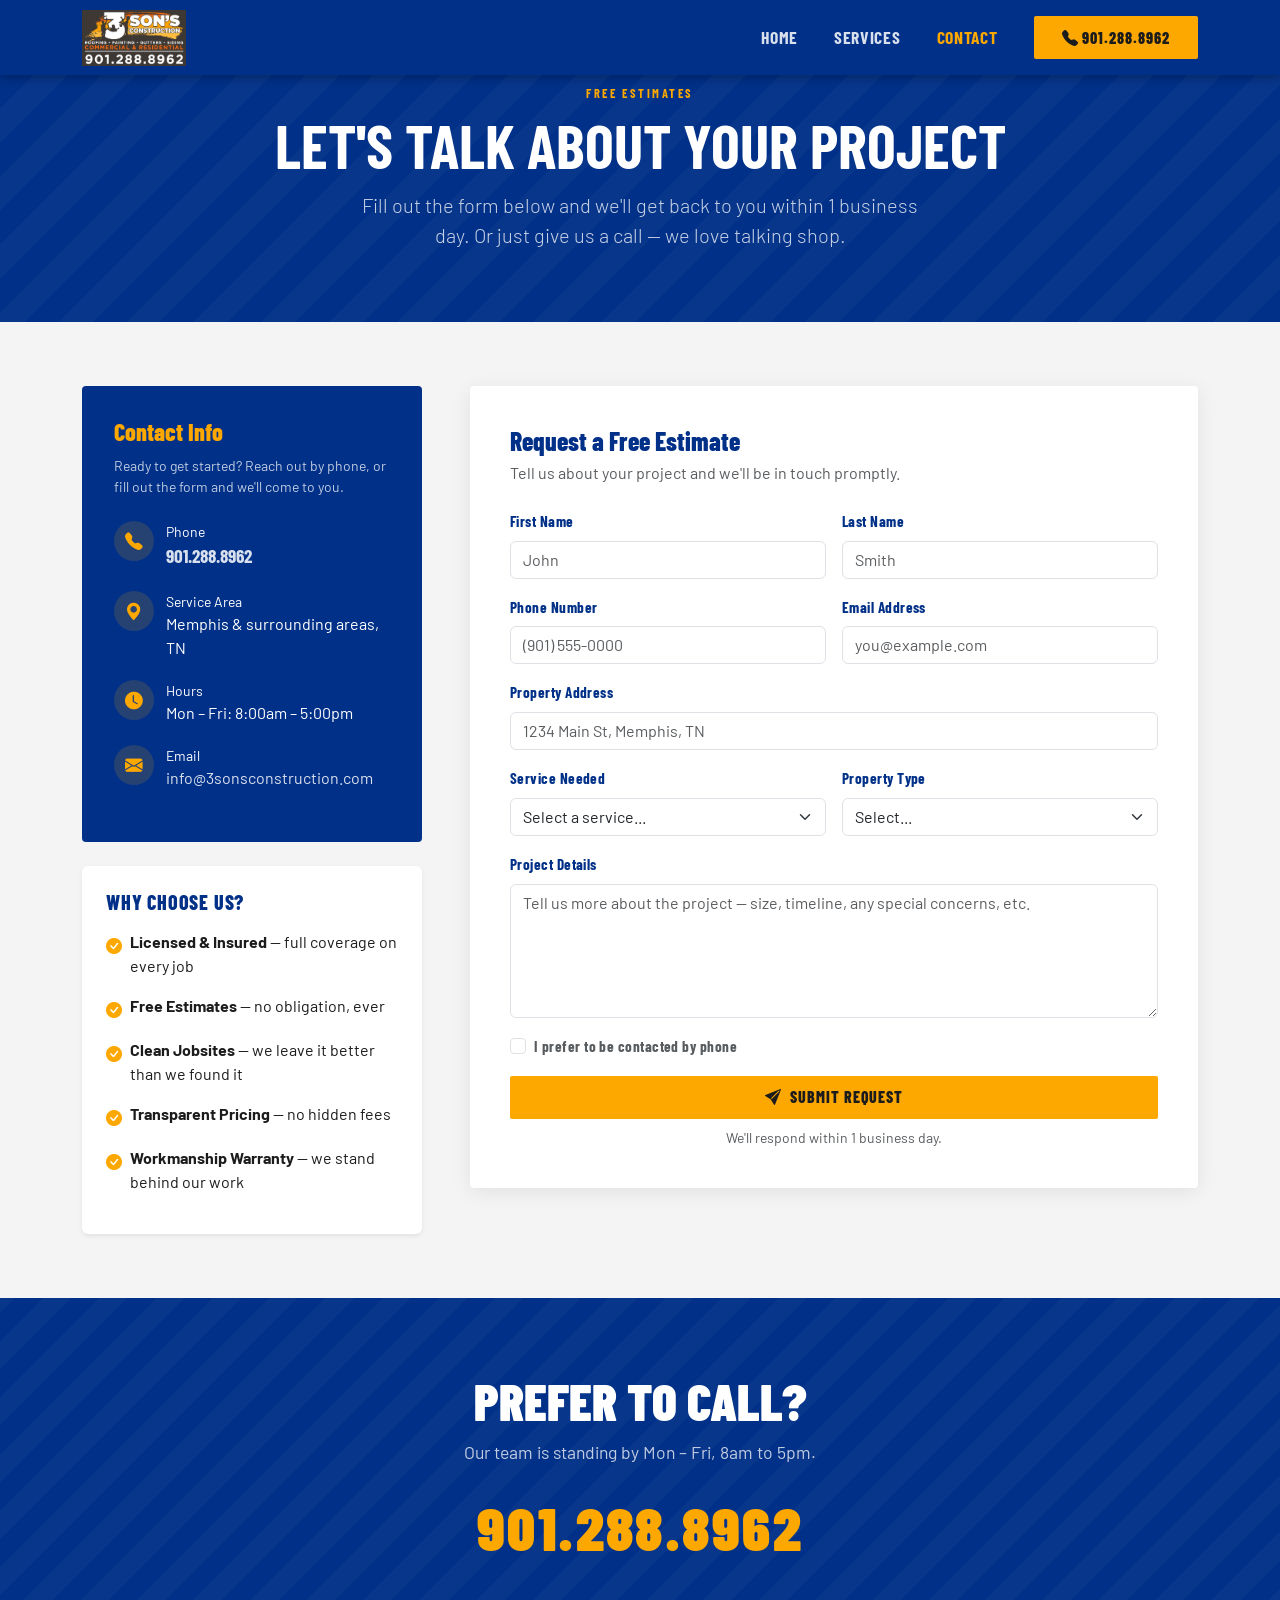
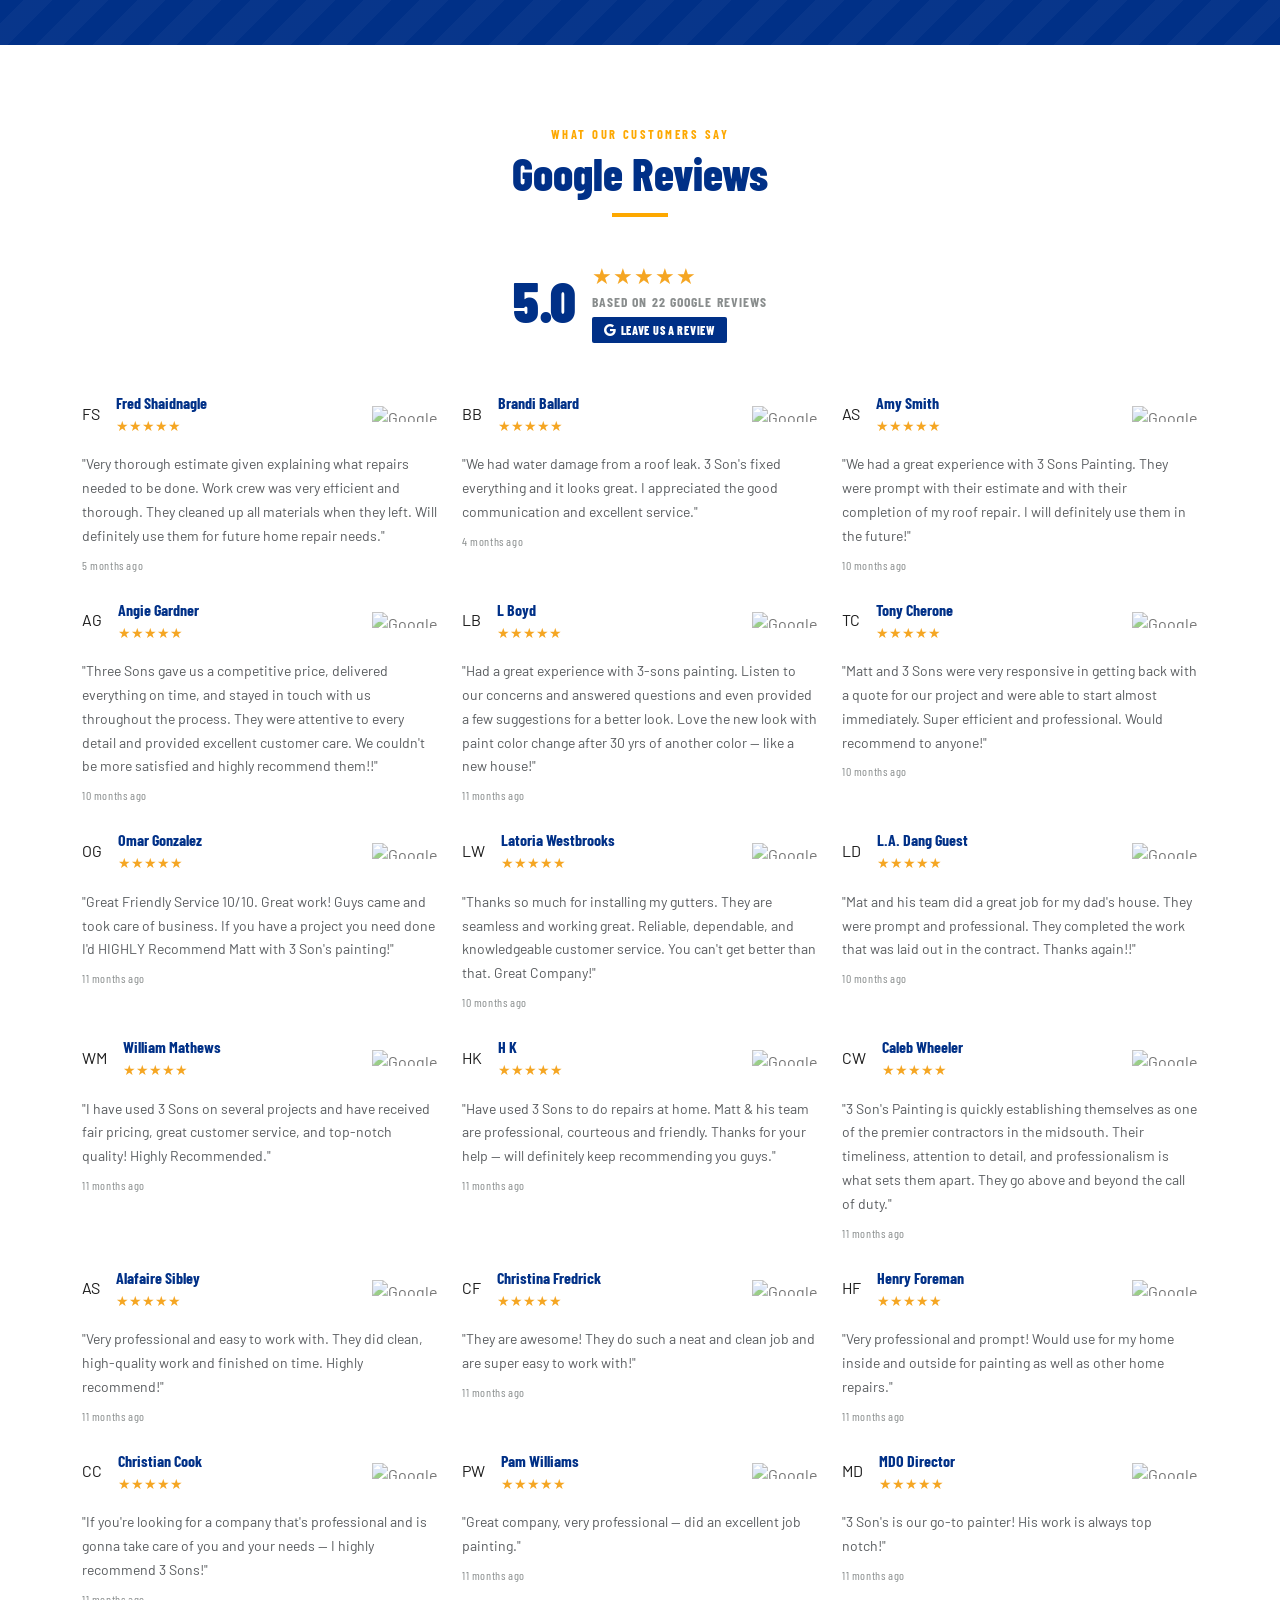
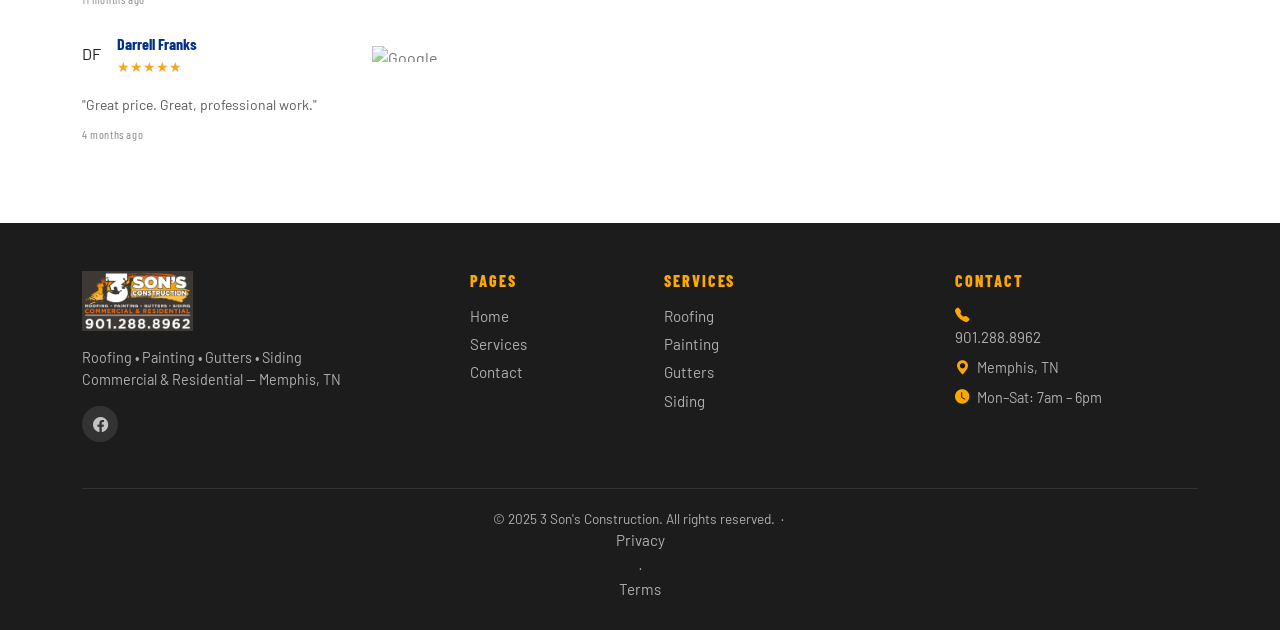
==== commit 9e544c90: "added google reviews & link to post" ====
--- a/Contact.html
+++ b/Contact.html
@@ -217,68 +217,334 @@
   </div>
 </section>
 
-<!-- OWNER MESSAGE -->
-<section style="padding:5rem 0; background:var(--brand-light);">
+<!-- GOOGLE REVIEWS -->
+<section style="padding:5rem 0; background:#fff;">
   <div class="container">
-    <div class="row align-items-center g-5">
-
-      <!-- Photo -->
-      <div class="col-md-4 text-center">
-        <div style="
-          width:260px;
-          height:260px;
-          border-radius:50%;
-          background:#dde3ec;
-          display:flex;
-          align-items:center;
-          justify-content:center;
-          margin:0 auto;
-          border:5px solid var(--brand-blue);
-          overflow:hidden;
-        ">
-          <!-- Replace this block with: <img src="docs/assets/images/owner.jpg" alt="Owner Name" style="width:100%;height:100%;object-fit:cover;" /> -->
-          <img src="docs/assets/images/3sons_contact_message.jpg" alt="Owner Name" style="width:100%;height:100%;object-fit:cover;" />
-          <!--
-          <div class="text-center" style="color:var(--brand-grey);">
-            <i class="bi bi-person-fill" style="font-size:5rem;opacity:.3;"></i>
-            <div style="font-family:var(--font-display);font-weight:700;font-size:.75rem;letter-spacing:.1em;text-transform:uppercase;opacity:.5;margin-top:.25rem;">Owner Photo</div>
-          -->
-          </div>
-        </div>
-        <div class="mt-3">
-          <strong style="font-family:var(--font-display);font-size:1.2rem;color:var(--brand-blue);font-weight:800;">Matthew Franks</strong>
-          <div style="font-family:var(--font-display);font-size:.85rem;letter-spacing:.1em;text-transform:uppercase;color:var(--brand-grey);">Owner &amp; Founder, 3 Son's Construction</div>
-        </div>
-      </div>
-
-      <!-- Message -->
-      <div class="col-md-8">
-        <span class="section-eyebrow">From the Owner</span>
-        <h2 class="section-title">We Treat Every Home Like Our Own</h2>
-        <div class="section-divider"></div>
-        <p class="text-muted" style="font-size:1.05rem; line-height:1.8;">
-          When I started this company, I made a simple promise — show up on time, do the job right, and leave every property better than we found it. That's not a slogan, it's just how we were do business.
-        </p>
-        <p class="text-muted" style="font-size:1.05rem; line-height:1.8;">
-          I've spent years in this industry watching homeowners get burned by contractors who cut corners, disappear after the deposit, or leave a mess behind. That's not us. Every job we take on, whether it's a single gutter repair or a full roof replacement, gets the same attention and care we'd give our own home. 
-        </p>
-        <p class="text-muted" style="font-size:1.05rem; line-height:1.8;">
-          Memphis is our community. These are our neighbors' homes and businesses — and that means something to us. When you call 3 Son's Construction, you're not getting a call center or a franchise. You're getting me, and a crew that takes real pride in what we build.
-        </p>
-        <p class="text-muted" style="font-size:1.05rem; line-height:1.8;">
-          I stand behind every job we do. If something isn't right, we make it right. That's my personal guarantee.
-        </p>
-        <div class="mt-4 d-flex flex-wrap gap-3 align-items-center">
-          <a href="tel:9012888962" class="btn btn-brand btn-lg">
-            <i class="bi bi-telephone-fill me-2"></i>Call Me Directly
+    <div class="text-center mb-5">
+      <span class="section-eyebrow">What Our Customers Say</span>
+      <h2 class="section-title">Google Reviews</h2>
+      <div class="section-divider mx-auto"></div>
+      <div class="d-flex align-items-center justify-content-center gap-3 mt-3">
+        <span style="font-family:var(--font-display);font-size:3.5rem;font-weight:900;color:var(--brand-blue);line-height:1;">5.0</span>
+        <div class="text-start">
+          <div style="color:#f5a623;font-size:1.4rem;letter-spacing:.05em;">★★★★★</div>
+          <div style="font-family:var(--font-display);font-weight:700;color:var(--brand-grey);font-size:.85rem;letter-spacing:.08em;text-transform:uppercase;">Based on 22 Google Reviews</div>
+          <a href="https://g.page/r/ChIJfXdhE6nNVK0Riv5OHOcUwSg/review" target="_blank"
+             class="btn btn-sm btn-brand-blue mt-1"
+             style="font-size:.75rem;padding:.25rem .75rem;">
+            <i class="bi bi-google me-1"></i>Leave Us a Review
           </a>
-          <div style="font-family:var(--font-display);font-weight:700;color:var(--brand-blue);font-size:1rem;letter-spacing:.03em;">
-            — Matthew Franks, Owner &amp; Founder
-          </div>
-        </div>
-      </div>
-
+        </div>
+      </div>
     </div>
+
+    <div class="row g-4">
+
+      <div class="col-md-4">
+        <div class="review-card">
+          <div class="d-flex align-items-center gap-3 mb-3">
+            <div class="review-avatar">FS</div>
+            <div>
+              <strong style="font-family:var(--font-display);font-size:1rem;color:var(--brand-blue);">Fred Shaidnagle</strong>
+              <div style="color:#f5a623;font-size:.9rem;">★★★★★</div>
+            </div>
+            <img src="https://www.google.com/images/branding/googlelogo/2x/googlelogo_color_92x30dp.png"
+                 alt="Google" style="height:16px;margin-left:auto;opacity:.6;" />
+          </div>
+          <p class="text-muted small mb-2" style="line-height:1.7;">"Very thorough estimate given explaining what repairs needed to be done. Work crew was very efficient and thorough. They cleaned up all materials when they left. Will definitely use them for future home repair needs."</p>
+          <div style="font-family:var(--font-display);font-size:.75rem;color:var(--brand-grey);letter-spacing:.05em;">5 months ago</div>
+        </div>
+      </div>
+
+      <div class="col-md-4">
+        <div class="review-card">
+          <div class="d-flex align-items-center gap-3 mb-3">
+            <div class="review-avatar">BB</div>
+            <div>
+              <strong style="font-family:var(--font-display);font-size:1rem;color:var(--brand-blue);">Brandi Ballard</strong>
+              <div style="color:#f5a623;font-size:.9rem;">★★★★★</div>
+            </div>
+            <img src="https://www.google.com/images/branding/googlelogo/2x/googlelogo_color_92x30dp.png"
+                 alt="Google" style="height:16px;margin-left:auto;opacity:.6;" />
+          </div>
+          <p class="text-muted small mb-2" style="line-height:1.7;">"We had water damage from a roof leak. 3 Son's fixed everything and it looks great. I appreciated the good communication and excellent service."</p>
+          <div style="font-family:var(--font-display);font-size:.75rem;color:var(--brand-grey);letter-spacing:.05em;">4 months ago</div>
+        </div>
+      </div>
+
+      <div class="col-md-4">
+        <div class="review-card">
+          <div class="d-flex align-items-center gap-3 mb-3">
+            <div class="review-avatar">AS</div>
+            <div>
+              <strong style="font-family:var(--font-display);font-size:1rem;color:var(--brand-blue);">Amy Smith</strong>
+              <div style="color:#f5a623;font-size:.9rem;">★★★★★</div>
+            </div>
+            <img src="https://www.google.com/images/branding/googlelogo/2x/googlelogo_color_92x30dp.png"
+                 alt="Google" style="height:16px;margin-left:auto;opacity:.6;" />
+          </div>
+          <p class="text-muted small mb-2" style="line-height:1.7;">"We had a great experience with 3 Sons Painting. They were prompt with their estimate and with their completion of my roof repair. I will definitely use them in the future!"</p>
+          <div style="font-family:var(--font-display);font-size:.75rem;color:var(--brand-grey);letter-spacing:.05em;">10 months ago</div>
+        </div>
+      </div>
+
+      <div class="col-md-4">
+        <div class="review-card">
+          <div class="d-flex align-items-center gap-3 mb-3">
+            <div class="review-avatar">AG</div>
+            <div>
+              <strong style="font-family:var(--font-display);font-size:1rem;color:var(--brand-blue);">Angie Gardner</strong>
+              <div style="color:#f5a623;font-size:.9rem;">★★★★★</div>
+            </div>
+            <img src="https://www.google.com/images/branding/googlelogo/2x/googlelogo_color_92x30dp.png"
+                 alt="Google" style="height:16px;margin-left:auto;opacity:.6;" />
+          </div>
+          <p class="text-muted small mb-2" style="line-height:1.7;">"Three Sons gave us a competitive price, delivered everything on time, and stayed in touch with us throughout the process. They were attentive to every detail and provided excellent customer care. We couldn't be more satisfied and highly recommend them!!"</p>
+          <div style="font-family:var(--font-display);font-size:.75rem;color:var(--brand-grey);letter-spacing:.05em;">10 months ago</div>
+        </div>
+      </div>
+
+      <div class="col-md-4">
+        <div class="review-card">
+          <div class="d-flex align-items-center gap-3 mb-3">
+            <div class="review-avatar">LB</div>
+            <div>
+              <strong style="font-family:var(--font-display);font-size:1rem;color:var(--brand-blue);">L Boyd</strong>
+              <div style="color:#f5a623;font-size:.9rem;">★★★★★</div>
+            </div>
+            <img src="https://www.google.com/images/branding/googlelogo/2x/googlelogo_color_92x30dp.png"
+                 alt="Google" style="height:16px;margin-left:auto;opacity:.6;" />
+          </div>
+          <p class="text-muted small mb-2" style="line-height:1.7;">"Had a great experience with 3-sons painting. Listen to our concerns and answered questions and even provided a few suggestions for a better look. Love the new look with paint color change after 30 yrs of another color — like a new house!"</p>
+          <div style="font-family:var(--font-display);font-size:.75rem;color:var(--brand-grey);letter-spacing:.05em;">11 months ago</div>
+        </div>
+      </div>
+
+      <div class="col-md-4">
+        <div class="review-card">
+          <div class="d-flex align-items-center gap-3 mb-3">
+            <div class="review-avatar">TC</div>
+            <div>
+              <strong style="font-family:var(--font-display);font-size:1rem;color:var(--brand-blue);">Tony Cherone</strong>
+              <div style="color:#f5a623;font-size:.9rem;">★★★★★</div>
+            </div>
+            <img src="https://www.google.com/images/branding/googlelogo/2x/googlelogo_color_92x30dp.png"
+                 alt="Google" style="height:16px;margin-left:auto;opacity:.6;" />
+          </div>
+          <p class="text-muted small mb-2" style="line-height:1.7;">"Matt and 3 Sons were very responsive in getting back with a quote for our project and were able to start almost immediately. Super efficient and professional. Would recommend to anyone!"</p>
+          <div style="font-family:var(--font-display);font-size:.75rem;color:var(--brand-grey);letter-spacing:.05em;">10 months ago</div>
+        </div>
+      </div>
+
+      <div class="col-md-4">
+        <div class="review-card">
+          <div class="d-flex align-items-center gap-3 mb-3">
+            <div class="review-avatar">OG</div>
+            <div>
+              <strong style="font-family:var(--font-display);font-size:1rem;color:var(--brand-blue);">Omar Gonzalez</strong>
+              <div style="color:#f5a623;font-size:.9rem;">★★★★★</div>
+            </div>
+            <img src="https://www.google.com/images/branding/googlelogo/2x/googlelogo_color_92x30dp.png"
+                 alt="Google" style="height:16px;margin-left:auto;opacity:.6;" />
+          </div>
+          <p class="text-muted small mb-2" style="line-height:1.7;">"Great Friendly Service 10/10. Great work! Guys came and took care of business. If you have a project you need done I'd HIGHLY Recommend Matt with 3 Son's painting!"</p>
+          <div style="font-family:var(--font-display);font-size:.75rem;color:var(--brand-grey);letter-spacing:.05em;">11 months ago</div>
+        </div>
+      </div>
+
+      <div class="col-md-4">
+        <div class="review-card">
+          <div class="d-flex align-items-center gap-3 mb-3">
+            <div class="review-avatar">LW</div>
+            <div>
+              <strong style="font-family:var(--font-display);font-size:1rem;color:var(--brand-blue);">Latoria Westbrooks</strong>
+              <div style="color:#f5a623;font-size:.9rem;">★★★★★</div>
+            </div>
+            <img src="https://www.google.com/images/branding/googlelogo/2x/googlelogo_color_92x30dp.png"
+                 alt="Google" style="height:16px;margin-left:auto;opacity:.6;" />
+          </div>
+          <p class="text-muted small mb-2" style="line-height:1.7;">"Thanks so much for installing my gutters. They are seamless and working great. Reliable, dependable, and knowledgeable customer service. You can't get better than that. Great Company!"</p>
+          <div style="font-family:var(--font-display);font-size:.75rem;color:var(--brand-grey);letter-spacing:.05em;">10 months ago</div>
+        </div>
+      </div>
+
+      <div class="col-md-4">
+        <div class="review-card">
+          <div class="d-flex align-items-center gap-3 mb-3">
+            <div class="review-avatar">LD</div>
+            <div>
+              <strong style="font-family:var(--font-display);font-size:1rem;color:var(--brand-blue);">L.A. Dang Guest</strong>
+              <div style="color:#f5a623;font-size:.9rem;">★★★★★</div>
+            </div>
+            <img src="https://www.google.com/images/branding/googlelogo/2x/googlelogo_color_92x30dp.png"
+                 alt="Google" style="height:16px;margin-left:auto;opacity:.6;" />
+          </div>
+          <p class="text-muted small mb-2" style="line-height:1.7;">"Mat and his team did a great job for my dad's house. They were prompt and professional. They completed the work that was laid out in the contract. Thanks again!!"</p>
+          <div style="font-family:var(--font-display);font-size:.75rem;color:var(--brand-grey);letter-spacing:.05em;">10 months ago</div>
+        </div>
+      </div>
+
+      <div class="col-md-4">
+        <div class="review-card">
+          <div class="d-flex align-items-center gap-3 mb-3">
+            <div class="review-avatar">WM</div>
+            <div>
+              <strong style="font-family:var(--font-display);font-size:1rem;color:var(--brand-blue);">William Mathews</strong>
+              <div style="color:#f5a623;font-size:.9rem;">★★★★★</div>
+            </div>
+            <img src="https://www.google.com/images/branding/googlelogo/2x/googlelogo_color_92x30dp.png"
+                 alt="Google" style="height:16px;margin-left:auto;opacity:.6;" />
+          </div>
+          <p class="text-muted small mb-2" style="line-height:1.7;">"I have used 3 Sons on several projects and have received fair pricing, great customer service, and top-notch quality! Highly Recommended."</p>
+          <div style="font-family:var(--font-display);font-size:.75rem;color:var(--brand-grey);letter-spacing:.05em;">11 months ago</div>
+        </div>
+      </div>
+
+      <div class="col-md-4">
+        <div class="review-card">
+          <div class="d-flex align-items-center gap-3 mb-3">
+            <div class="review-avatar">HK</div>
+            <div>
+              <strong style="font-family:var(--font-display);font-size:1rem;color:var(--brand-blue);">H K</strong>
+              <div style="color:#f5a623;font-size:.9rem;">★★★★★</div>
+            </div>
+            <img src="https://www.google.com/images/branding/googlelogo/2x/googlelogo_color_92x30dp.png"
+                 alt="Google" style="height:16px;margin-left:auto;opacity:.6;" />
+          </div>
+          <p class="text-muted small mb-2" style="line-height:1.7;">"Have used 3 Sons to do repairs at home. Matt & his team are professional, courteous and friendly. Thanks for your help — will definitely keep recommending you guys."</p>
+          <div style="font-family:var(--font-display);font-size:.75rem;color:var(--brand-grey);letter-spacing:.05em;">11 months ago</div>
+        </div>
+      </div>
+
+      <div class="col-md-4">
+        <div class="review-card">
+          <div class="d-flex align-items-center gap-3 mb-3">
+            <div class="review-avatar">CW</div>
+            <div>
+              <strong style="font-family:var(--font-display);font-size:1rem;color:var(--brand-blue);">Caleb Wheeler</strong>
+              <div style="color:#f5a623;font-size:.9rem;">★★★★★</div>
+            </div>
+            <img src="https://www.google.com/images/branding/googlelogo/2x/googlelogo_color_92x30dp.png"
+                 alt="Google" style="height:16px;margin-left:auto;opacity:.6;" />
+          </div>
+          <p class="text-muted small mb-2" style="line-height:1.7;">"3 Son's Painting is quickly establishing themselves as one of the premier contractors in the midsouth. Their timeliness, attention to detail, and professionalism is what sets them apart. They go above and beyond the call of duty."</p>
+          <div style="font-family:var(--font-display);font-size:.75rem;color:var(--brand-grey);letter-spacing:.05em;">11 months ago</div>
+        </div>
+      </div>
+
+      <div class="col-md-4">
+        <div class="review-card">
+          <div class="d-flex align-items-center gap-3 mb-3">
+            <div class="review-avatar">AS</div>
+            <div>
+              <strong style="font-family:var(--font-display);font-size:1rem;color:var(--brand-blue);">Alafaire Sibley</strong>
+              <div style="color:#f5a623;font-size:.9rem;">★★★★★</div>
+            </div>
+            <img src="https://www.google.com/images/branding/googlelogo/2x/googlelogo_color_92x30dp.png"
+                 alt="Google" style="height:16px;margin-left:auto;opacity:.6;" />
+          </div>
+          <p class="text-muted small mb-2" style="line-height:1.7;">"Very professional and easy to work with. They did clean, high-quality work and finished on time. Highly recommend!"</p>
+          <div style="font-family:var(--font-display);font-size:.75rem;color:var(--brand-grey);letter-spacing:.05em;">11 months ago</div>
+        </div>
+      </div>
+
+      <div class="col-md-4">
+        <div class="review-card">
+          <div class="d-flex align-items-center gap-3 mb-3">
+            <div class="review-avatar">CF</div>
+            <div>
+              <strong style="font-family:var(--font-display);font-size:1rem;color:var(--brand-blue);">Christina Fredrick</strong>
+              <div style="color:#f5a623;font-size:.9rem;">★★★★★</div>
+            </div>
+            <img src="https://www.google.com/images/branding/googlelogo/2x/googlelogo_color_92x30dp.png"
+                 alt="Google" style="height:16px;margin-left:auto;opacity:.6;" />
+          </div>
+          <p class="text-muted small mb-2" style="line-height:1.7;">"They are awesome! They do such a neat and clean job and are super easy to work with!"</p>
+          <div style="font-family:var(--font-display);font-size:.75rem;color:var(--brand-grey);letter-spacing:.05em;">11 months ago</div>
+        </div>
+      </div>
+
+      <div class="col-md-4">
+        <div class="review-card">
+          <div class="d-flex align-items-center gap-3 mb-3">
+            <div class="review-avatar">HF</div>
+            <div>
+              <strong style="font-family:var(--font-display);font-size:1rem;color:var(--brand-blue);">Henry Foreman</strong>
+              <div style="color:#f5a623;font-size:.9rem;">★★★★★</div>
+            </div>
+            <img src="https://www.google.com/images/branding/googlelogo/2x/googlelogo_color_92x30dp.png"
+                 alt="Google" style="height:16px;margin-left:auto;opacity:.6;" />
+          </div>
+          <p class="text-muted small mb-2" style="line-height:1.7;">"Very professional and prompt! Would use for my home inside and outside for painting as well as other home repairs."</p>
+          <div style="font-family:var(--font-display);font-size:.75rem;color:var(--brand-grey);letter-spacing:.05em;">11 months ago</div>
+        </div>
+      </div>
+
+      <div class="col-md-4">
+        <div class="review-card">
+          <div class="d-flex align-items-center gap-3 mb-3">
+            <div class="review-avatar">CC</div>
+            <div>
+              <strong style="font-family:var(--font-display);font-size:1rem;color:var(--brand-blue);">Christian Cook</strong>
+              <div style="color:#f5a623;font-size:.9rem;">★★★★★</div>
+            </div>
+            <img src="https://www.google.com/images/branding/googlelogo/2x/googlelogo_color_92x30dp.png"
+                 alt="Google" style="height:16px;margin-left:auto;opacity:.6;" />
+          </div>
+          <p class="text-muted small mb-2" style="line-height:1.7;">"If you're looking for a company that's professional and is gonna take care of you and your needs — I highly recommend 3 Sons!"</p>
+          <div style="font-family:var(--font-display);font-size:.75rem;color:var(--brand-grey);letter-spacing:.05em;">11 months ago</div>
+        </div>
+      </div>
+
+      <div class="col-md-4">
+        <div class="review-card">
+          <div class="d-flex align-items-center gap-3 mb-3">
+            <div class="review-avatar">PW</div>
+            <div>
+              <strong style="font-family:var(--font-display);font-size:1rem;color:var(--brand-blue);">Pam Williams</strong>
+              <div style="color:#f5a623;font-size:.9rem;">★★★★★</div>
+            </div>
+            <img src="https://www.google.com/images/branding/googlelogo/2x/googlelogo_color_92x30dp.png"
+                 alt="Google" style="height:16px;margin-left:auto;opacity:.6;" />
+          </div>
+          <p class="text-muted small mb-2" style="line-height:1.7;">"Great company, very professional — did an excellent job painting."</p>
+          <div style="font-family:var(--font-display);font-size:.75rem;color:var(--brand-grey);letter-spacing:.05em;">11 months ago</div>
+        </div>
+      </div>
+
+      <div class="col-md-4">
+        <div class="review-card">
+          <div class="d-flex align-items-center gap-3 mb-3">
+            <div class="review-avatar">MD</div>
+            <div>
+              <strong style="font-family:var(--font-display);font-size:1rem;color:var(--brand-blue);">MDO Director</strong>
+              <div style="color:#f5a623;font-size:.9rem;">★★★★★</div>
+            </div>
+            <img src="https://www.google.com/images/branding/googlelogo/2x/googlelogo_color_92x30dp.png"
+                 alt="Google" style="height:16px;margin-left:auto;opacity:.6;" />
+          </div>
+          <p class="text-muted small mb-2" style="line-height:1.7;">"3 Son's is our go-to painter! His work is always top notch!"</p>
+          <div style="font-family:var(--font-display);font-size:.75rem;color:var(--brand-grey);letter-spacing:.05em;">11 months ago</div>
+        </div>
+      </div>
+
+      <div class="col-md-4">
+        <div class="review-card">
+          <div class="d-flex align-items-center gap-3 mb-3">
+            <div class="review-avatar">DF</div>
+            <div>
+              <strong style="font-family:var(--font-display);font-size:1rem;color:var(--brand-blue);">Darrell Franks</strong>
+              <div style="color:#f5a623;font-size:.9rem;">★★★★★</div>
+            </div>
+            <img src="https://www.google.com/images/branding/googlelogo/2x/googlelogo_color_92x30dp.png"
+                 alt="Google" style="height:16px;margin-left:auto;opacity:.6;" />
+          </div>
+          <p class="text-muted small mb-2" style="line-height:1.7;">"Great price. Great, professional work."</p>
+          <div style="font-family:var(--font-display);font-size:.75rem;color:var(--brand-grey);letter-spacing:.05em;">4 months ago</div>
+        </div>
+      </div>
+
+    </div><!-- /.row -->
   </div>
 </section>
 
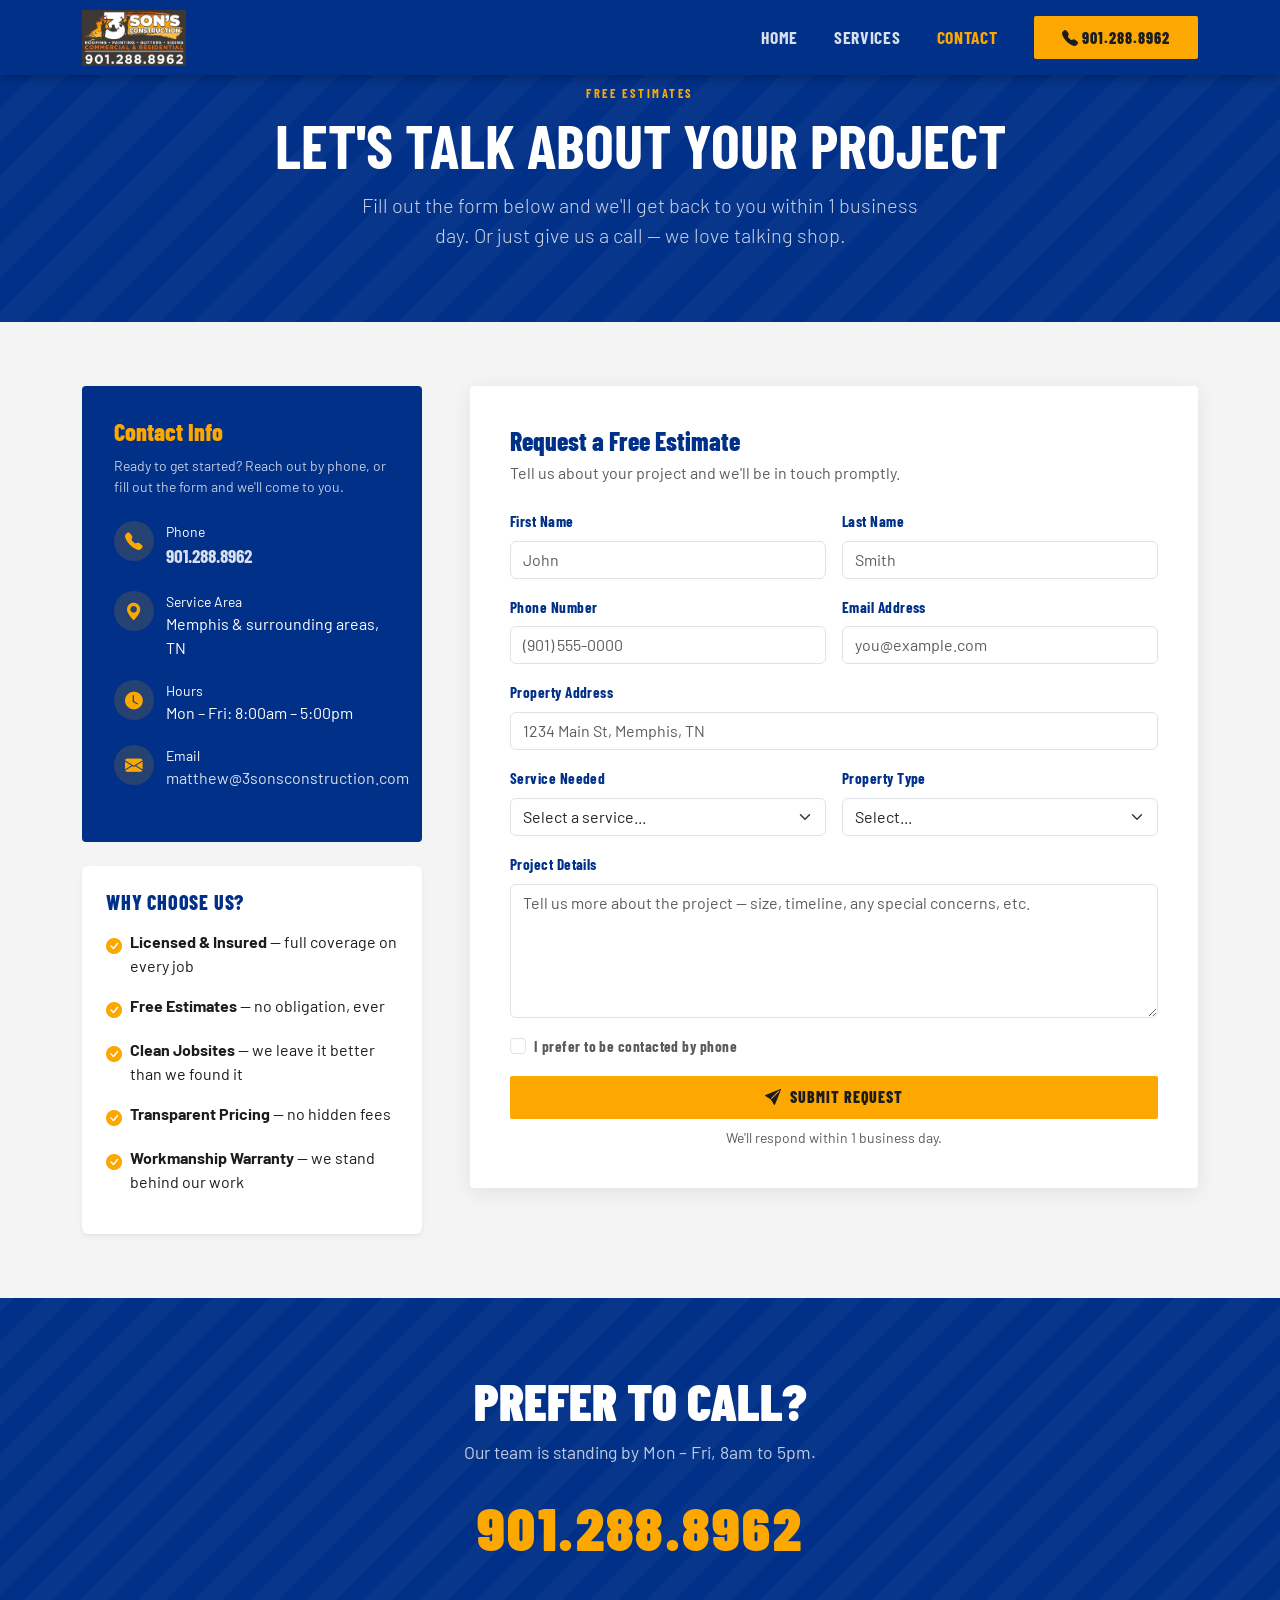
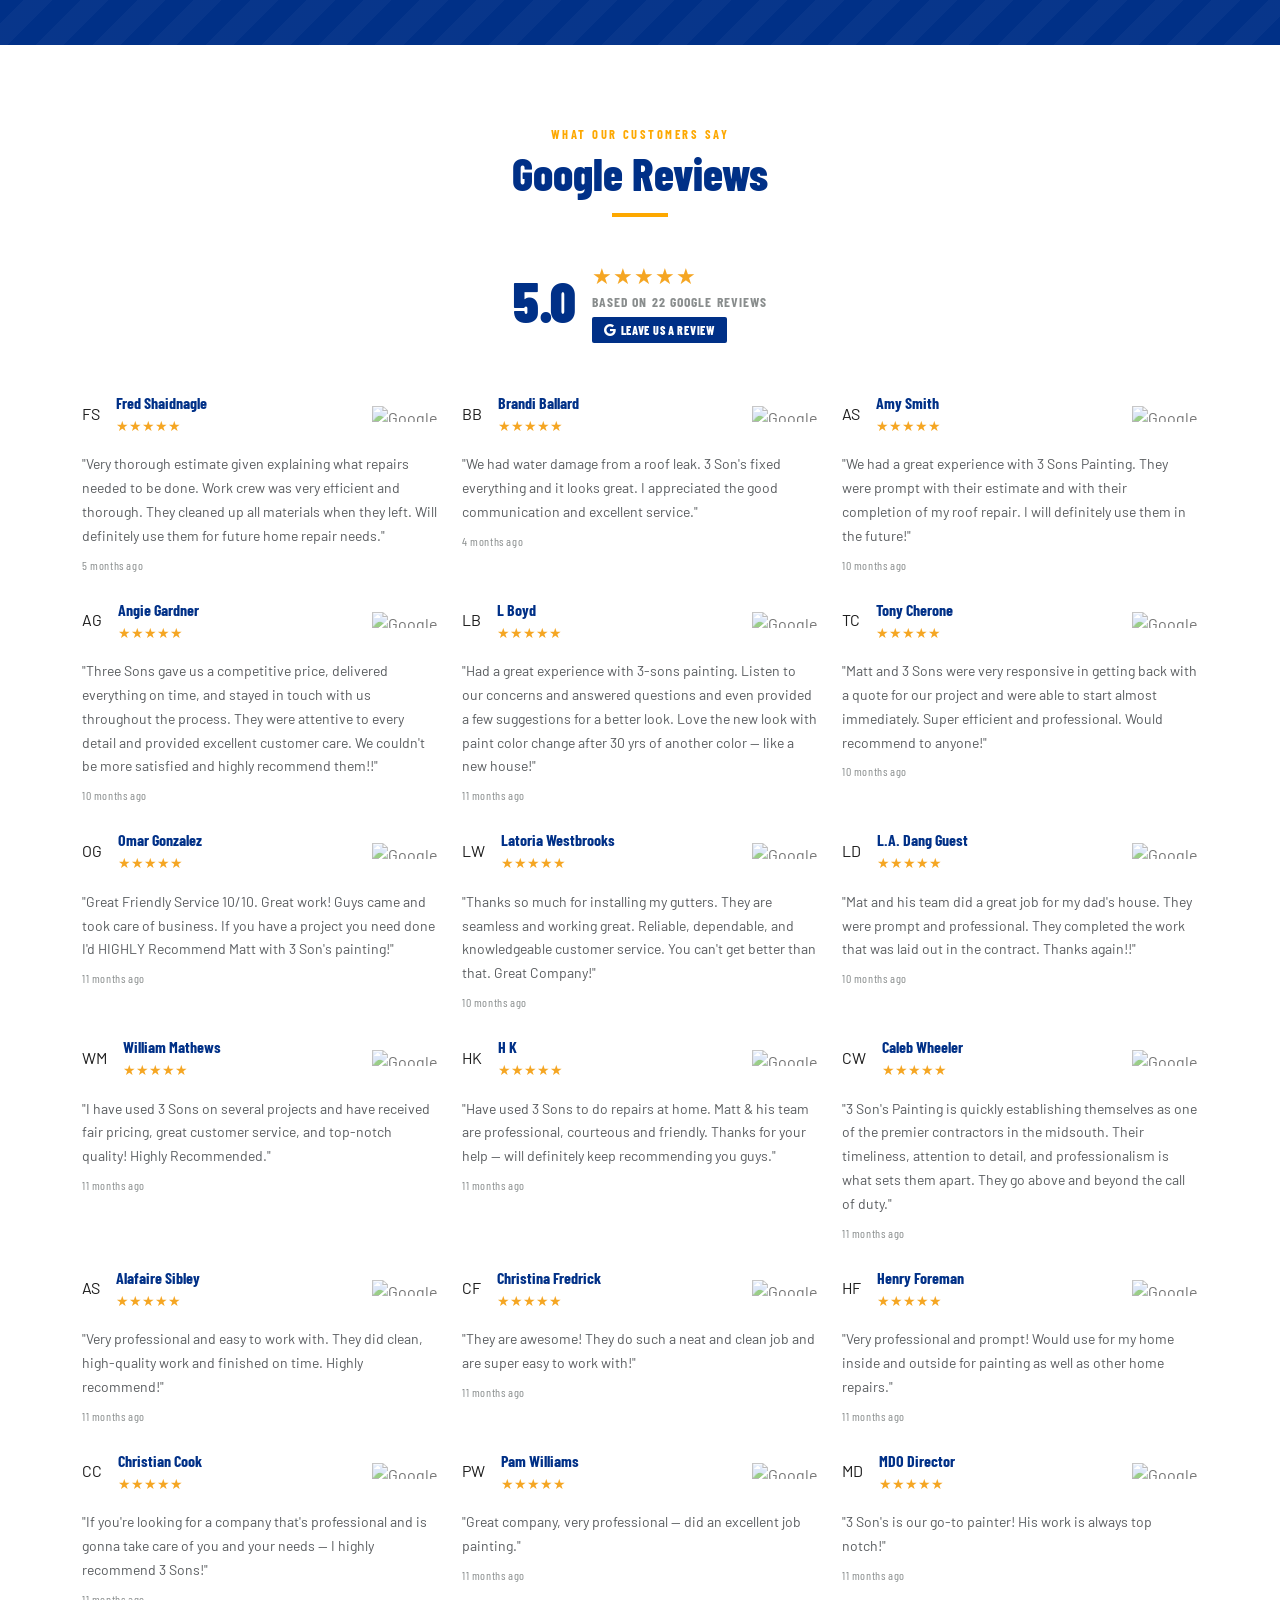
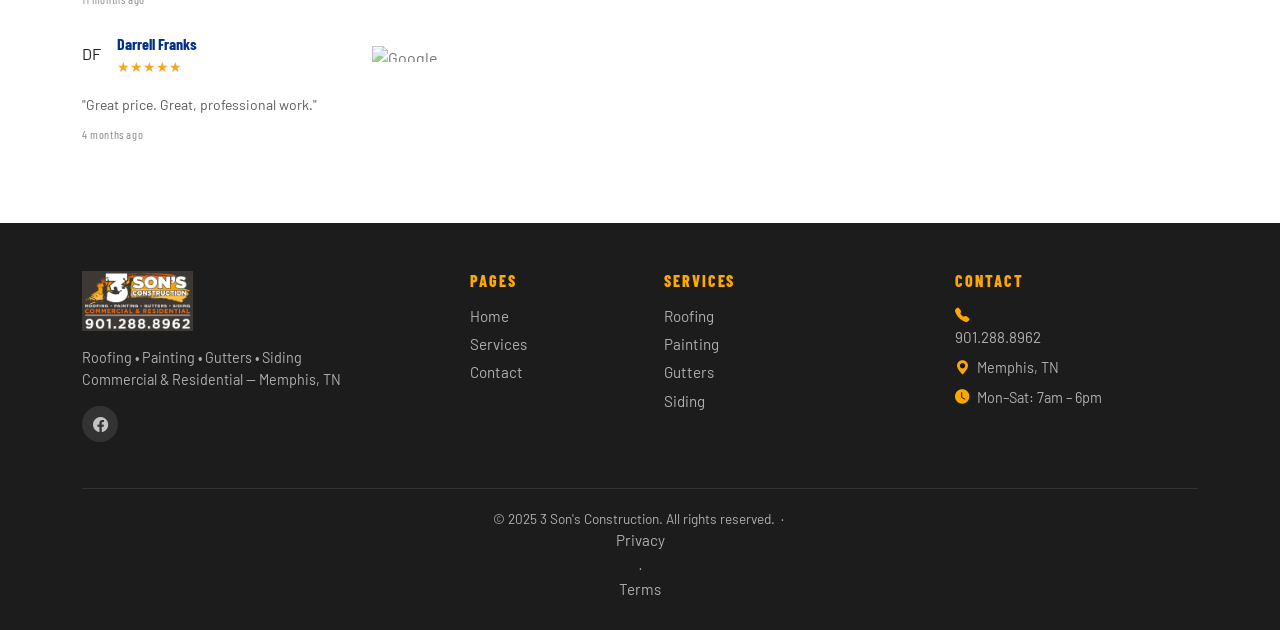
==== commit 74c4dd4b: "updated email address on contact pg" ====
--- a/Contact.html
+++ b/Contact.html
@@ -78,7 +78,7 @@
             <div class="ci-icon"><i class="bi bi-envelope-fill"></i></div>
             <div>
               <div class="text-white opacity-60 small">Email</div>
-              <a href="mailto:info@3sonsconstruction.com">info@3sonsconstruction.com</a>
+              <a href="mailto:matthew@3sonsconstruction.com">matthew@3sonsconstruction.com</a>
             </div>
           </div>
         </div>
@@ -229,7 +229,7 @@
         <div class="text-start">
           <div style="color:#f5a623;font-size:1.4rem;letter-spacing:.05em;">★★★★★</div>
           <div style="font-family:var(--font-display);font-weight:700;color:var(--brand-grey);font-size:.85rem;letter-spacing:.08em;text-transform:uppercase;">Based on 22 Google Reviews</div>
-          <a href="https://g.page/r/ChIJfXdhE6nNVK0Riv5OHOcUwSg/review" target="_blank"
+          <a href="https://search.google.com/local/writereview?placeid=ChIJfXdhE6nNVK0Riv5OHOcUwSg" target="_blank"
              class="btn btn-sm btn-brand-blue mt-1"
              style="font-size:.75rem;padding:.25rem .75rem;">
             <i class="bi bi-google me-1"></i>Leave Us a Review
--- a/docs/assets/3sons-theme.css
+++ b/docs/assets/3sons-theme.css
@@ -477,7 +477,10 @@
   transition: transform .4s ease;
   display: block;
 }
-
+.card-img-placeholder img.card-img-top {
+  object-position: top;
+  object-position: center;
+}
 .project-card:hover .card-img-placeholder img {
   transform: scale(1.05);
 }
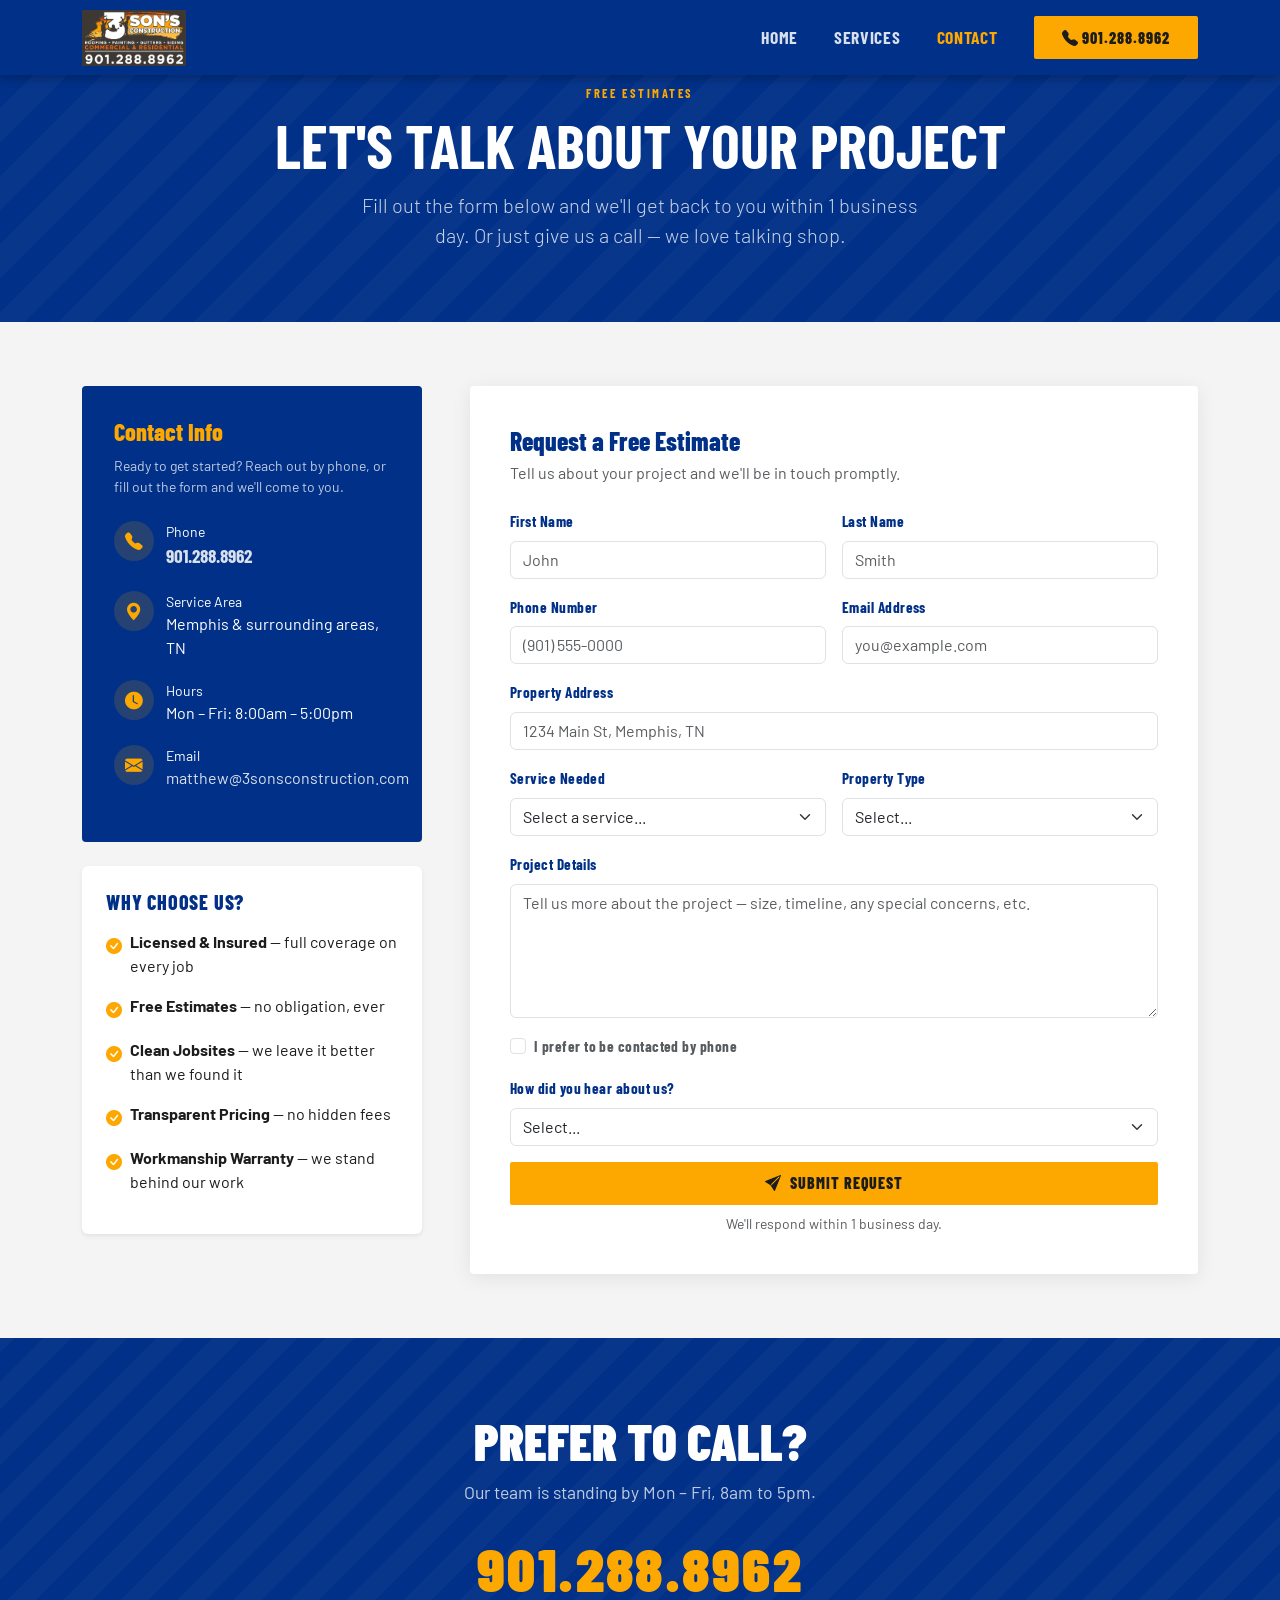
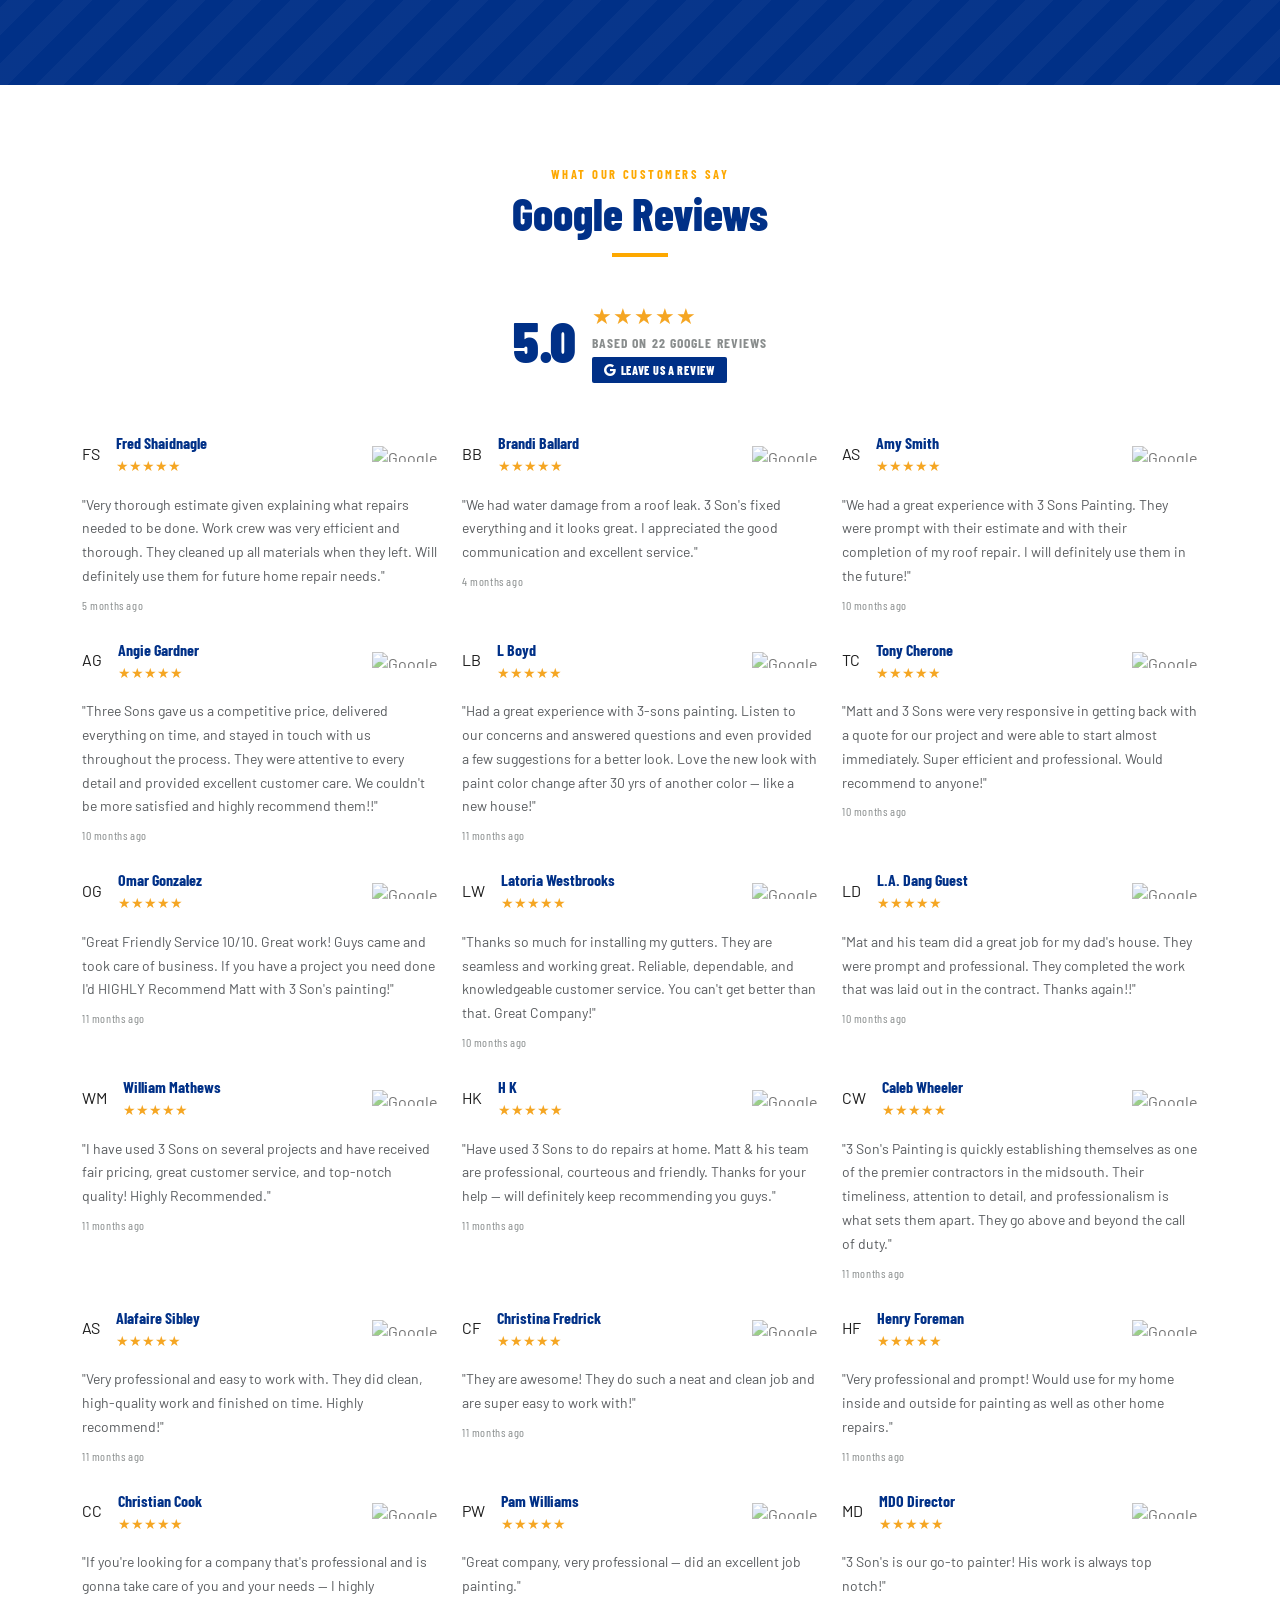
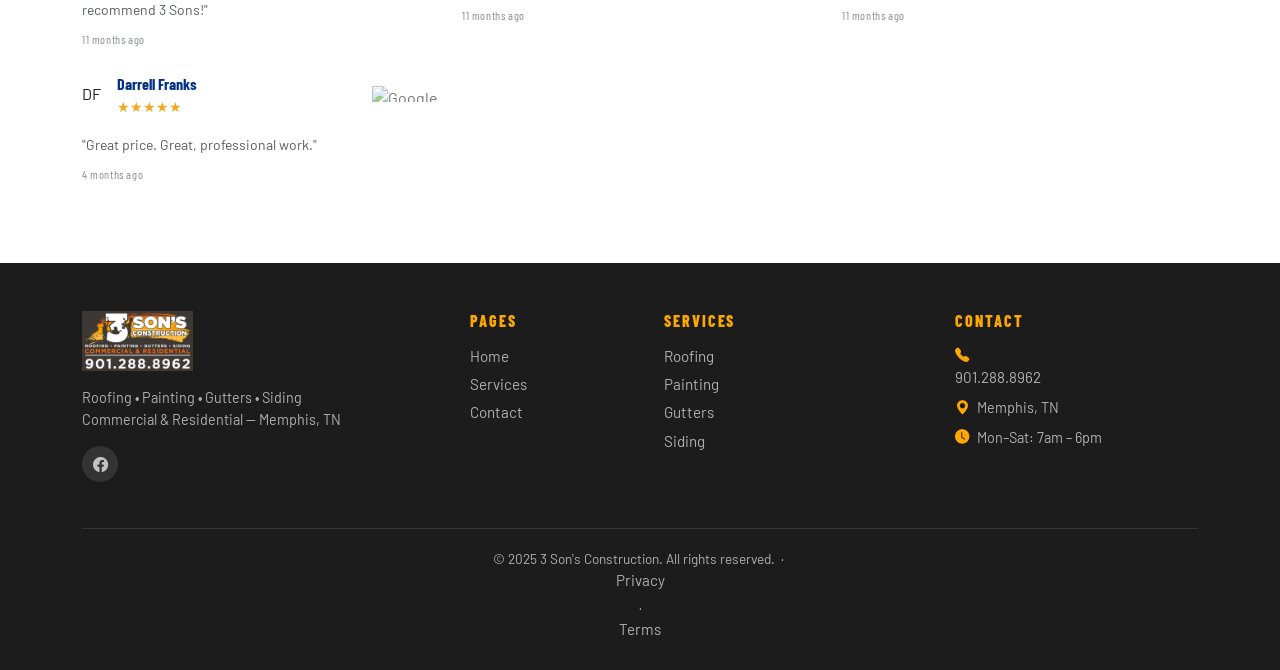
==== commit 46e11f78: "updated contact form w/hear about us field" ====
--- a/Contact.html
+++ b/Contact.html
@@ -8,7 +8,85 @@
   <link href="docs/assets/dist/css/bootstrap.min.css" rel="stylesheet" />
   <link href="docs/assets/3sons-theme.css" rel="stylesheet" />
   <link rel="stylesheet" href="https://cdn.jsdelivr.net/npm/bootstrap-icons@1.11.3/font/bootstrap-icons.min.css" />
+
+  <!-- json-ld -->
+<script type="application/ld+json">
+{
+  "@context": "https://schema.org",
+  "@type": "GeneralContractor",
+  "name": "3 Son's Construction",
+  "url": "https://www.3sonsconstructionco.com",
+  "logo": "https://www.3sonsconstructionco.com/docs/assets/images/logo_3Sons.jpg",
+  "image": "https://www.3sonsconstructionco.com/docs/assets/images/logo_3Sons.jpg",
+  "description": "3 Son's Construction provides roofing, gutters, siding, painting, flooring, interior remodeling, concrete, stucco, water restoration, crawl space repair, Generac installation, and pool installation for residential and commercial properties in Memphis, TN.",
+  "telephone": "+19012888962",
+  "email": "matthew@3sonsconstructionco.com",
+  "address": {
+    "@type": "PostalAddress",
+    "streetAddress": "12630 Coburn Rd",
+    "addressLocality": "Eads",
+    "addressRegion": "TN",
+    "postalCode": "38028",
+    "addressCountry": "US"
+  },
+  "geo": {
+    "@type": "GeoCoordinates",
+    "latitude": 35.1495,
+    "longitude": -90.0490
+  },
+  "areaServed": {
+    "@type": "GeoCircle",
+    "geoMidpoint": {
+      "@type": "GeoCoordinates",
+      "latitude": 35.1495,
+      "longitude": -90.0490
+    },
+    "geoRadius": "50000"
+  },
+  "openingHoursSpecification": [
+    {
+      "@type": "OpeningHoursSpecification",
+      "dayOfWeek": ["Monday", "Tuesday", "Wednesday", "Thursday", "Friday"],
+      "opens": "08:00",
+      "closes": "17:00"
+    }
+  ],
+  "sameAs": [
+    "https://www.facebook.com/3sonsconstruction"
+  ],
+  "hasOfferCatalog": {
+    "@type": "OfferCatalog",
+    "name": "Construction Services",
+    "itemListElement": [
+      { "@type": "Offer", "itemOffered": { "@type": "Service", "name": "Roofing & Gutters" } },
+      { "@type": "Offer", "itemOffered": { "@type": "Service", "name": "Siding" } },
+      { "@type": "Offer", "itemOffered": { "@type": "Service", "name": "Exterior Painting" } },
+      { "@type": "Offer", "itemOffered": { "@type": "Service", "name": "Interior Painting" } },
+      { "@type": "Offer", "itemOffered": { "@type": "Service", "name": "Stucco" } },
+      { "@type": "Offer", "itemOffered": { "@type": "Service", "name": "Concrete" } },
+      { "@type": "Offer", "itemOffered": { "@type": "Service", "name": "Interior Remodel" } },
+      { "@type": "Offer", "itemOffered": { "@type": "Service", "name": "Flooring" } },
+      { "@type": "Offer", "itemOffered": { "@type": "Service", "name": "Custom Cabinets, Closets & Bookshelves" } },
+      { "@type": "Offer", "itemOffered": { "@type": "Service", "name": "Water Restoration" } },
+      { "@type": "Offer", "itemOffered": { "@type": "Service", "name": "Crawl Space Repair & Encapsulation" } },
+      { "@type": "Offer", "itemOffered": { "@type": "Service", "name": "Generac Generator Installation" } },
+      { "@type": "Offer", "itemOffered": { "@type": "Service", "name": "Pool Installation" } }
+    ]
+  }
+}
+</script>
 </head>
+
+<!-- Google tag (gtag.js) -->
+<script async src="https://www.googletagmanager.com/gtag/js?id=G-ST19ZSHH6F"></script>
+<script>
+  window.dataLayer = window.dataLayer || [];
+  function gtag(){dataLayer.push(arguments);}
+  gtag('js', new Date());
+
+  gtag('config', 'G-ST19ZSHH6F');
+</script>
+
 <body>
 
 <nav class="navbar navbar-expand-md navbar-3sons fixed-top">
@@ -103,7 +181,7 @@
           <p class="text-muted mb-4">Tell us about your project and we'll be in touch promptly.</p>
 
           <form class="needs-validation" novalidate>
-
+          
             <div class="row g-3">
               <div class="col-sm-6">
                 <label for="firstName" class="form-label">First Name</label>
@@ -115,7 +193,7 @@
                 <input type="text" class="form-control" id="lastName" placeholder="Smith" required />
                 <div class="invalid-feedback">Last name is required.</div>
               </div>
-
+          
               <div class="col-sm-6">
                 <label for="phone" class="form-label">Phone Number</label>
                 <input type="tel" class="form-control" id="phone" placeholder="(901) 555-0000" required />
@@ -126,47 +204,47 @@
                 <input type="email" class="form-control" id="email" placeholder="you@example.com" />
                 <div class="invalid-feedback">Please enter a valid email address.</div>
               </div>
-
+          
               <div class="col-12">
                 <label for="address" class="form-label">Property Address</label>
                 <input type="text" class="form-control" id="address" placeholder="1234 Main St, Memphis, TN" required />
                 <div class="invalid-feedback">Property address is required.</div>
               </div>
-
+          
               <div class="col-sm-6">
                 <label for="serviceType" class="form-label">Service Needed</label>
                 <select class="form-select" id="serviceType" required>
-                    <option value="">Select a service...</option>
-                    
-                    <optgroup label="Exterior">
-                      <option>Roofing &amp; Gutters</option>
-                      <option>Siding</option>
-                      <option>Painting — Exterior</option>
-                      <option>Stucco</option>
-                      <option>Concrete</option>
-                    </optgroup>
-                    
-                    <optgroup label="Interior">
-                      <option>Interior Remodel (Kitchen / Bath)</option>
-                      <option>Flooring</option>
-                      <option>Custom Cabinets, Closets &amp; Bookshelves</option>
-                      <option>Painting — Interior</option>
-                    </optgroup>
-                    
-                    <optgroup label="Restoration">
-                      <option>Water Restoration</option>
-                      <option>Crawl Space Repair &amp; Encapsulation</option>
-                    </optgroup>
-                    
-                    <optgroup label="Upgrades &amp; Additions">
-                      <option>Generac Generator</option>
-                      <option>Pool Installation</option>
-                    </optgroup>
-                    
-                    <optgroup label="Other">
-                      <option>Multiple Services</option>
-                      <option>Other / Not Sure</option>
-                    </optgroup>
+                  <option value="">Select a service...</option>
+          
+                  <optgroup label="Exterior">
+                    <option>Roofing &amp; Gutters</option>
+                    <option>Siding</option>
+                    <option>Painting — Exterior</option>
+                    <option>Stucco</option>
+                    <option>Concrete</option>
+                  </optgroup>
+          
+                  <optgroup label="Interior">
+                    <option>Interior Remodel (Kitchen / Bath)</option>
+                    <option>Flooring</option>
+                    <option>Custom Cabinets, Closets &amp; Bookshelves</option>
+                    <option>Painting — Interior</option>
+                  </optgroup>
+          
+                  <optgroup label="Restoration">
+                    <option>Water Restoration</option>
+                    <option>Crawl Space Repair &amp; Encapsulation</option>
+                  </optgroup>
+          
+                  <optgroup label="Upgrades &amp; Additions">
+                    <option>Generac Generator</option>
+                    <option>Pool Installation</option>
+                  </optgroup>
+          
+                  <optgroup label="Other">
+                    <option>Multiple Services</option>
+                    <option>Other / Not Sure</option>
+                  </optgroup>
                 </select>
                 <div class="invalid-feedback">Please select a service type.</div>
               </div>
@@ -181,19 +259,46 @@
                   <option>HOA / Community</option>
                 </select>
               </div>
-
+          
               <div class="col-12">
                 <label for="message" class="form-label">Project Details</label>
-                <textarea class="form-control" id="message" rows="5" placeholder="Tell us more about the project — size, timeline, any special concerns, etc."></textarea>
-              </div>
-
+                <textarea class="form-control" id="message" rows="5"
+                  placeholder="Tell us more about the project — size, timeline, any special concerns, etc."></textarea>
+              </div>
+          
               <div class="col-12">
                 <div class="form-check">
                   <input class="form-check-input" type="checkbox" id="preferCall" />
                   <label class="form-check-label text-muted" for="preferCall">I prefer to be contacted by phone</label>
                 </div>
               </div>
-
+          
+              <div class="col-12">
+                <label for="hearAboutUs" class="form-label">How did you hear about us?</label>
+                <select class="form-select" id="hearAboutUs">
+                  <option value="">Select...</option>
+                  <optgroup label="Online">
+                    <option>Google Search</option>
+                    <option>Google Maps</option>
+                    <option>Yelp</option>
+                    <option>Facebook</option>
+                    <option>Nextdoor</option>
+                    <option>Angi / HomeAdvisor</option>
+                    <option>Houzz</option>
+                    <option>BBB</option>
+                  </optgroup>
+                  <optgroup label="Offline">
+                    <option>Word of Mouth / Friend or Family</option>
+                    <option>Yard Sign</option>
+                    <option>Drove Past a Job Site</option>
+                    <option>Repeat Customer</option>
+                  </optgroup>
+                  <optgroup label="Other">
+                    <option>Other</option>
+                  </optgroup>
+                </select>
+              </div>
+          
               <div class="col-12">
                 <button class="btn btn-brand btn-lg w-100" type="submit">
                   <i class="bi bi-send-fill me-2"></i>Submit Request
@@ -612,7 +717,8 @@
     serviceType:  document.getElementById('serviceType').value,
     propertyType: document.getElementById('propertyType').value,
     message:      document.getElementById('message').value,
-    prefersCall:  document.getElementById('preferCall').checked ? 'Yes' : 'No'
+    prefersCall:  document.getElementById('preferCall').checked ? 'Yes' : 'No',
+    hearAboutUs: document.getElementById('hearAboutUs').value
   };
 
   fetch(SCRIPT_URL, {
